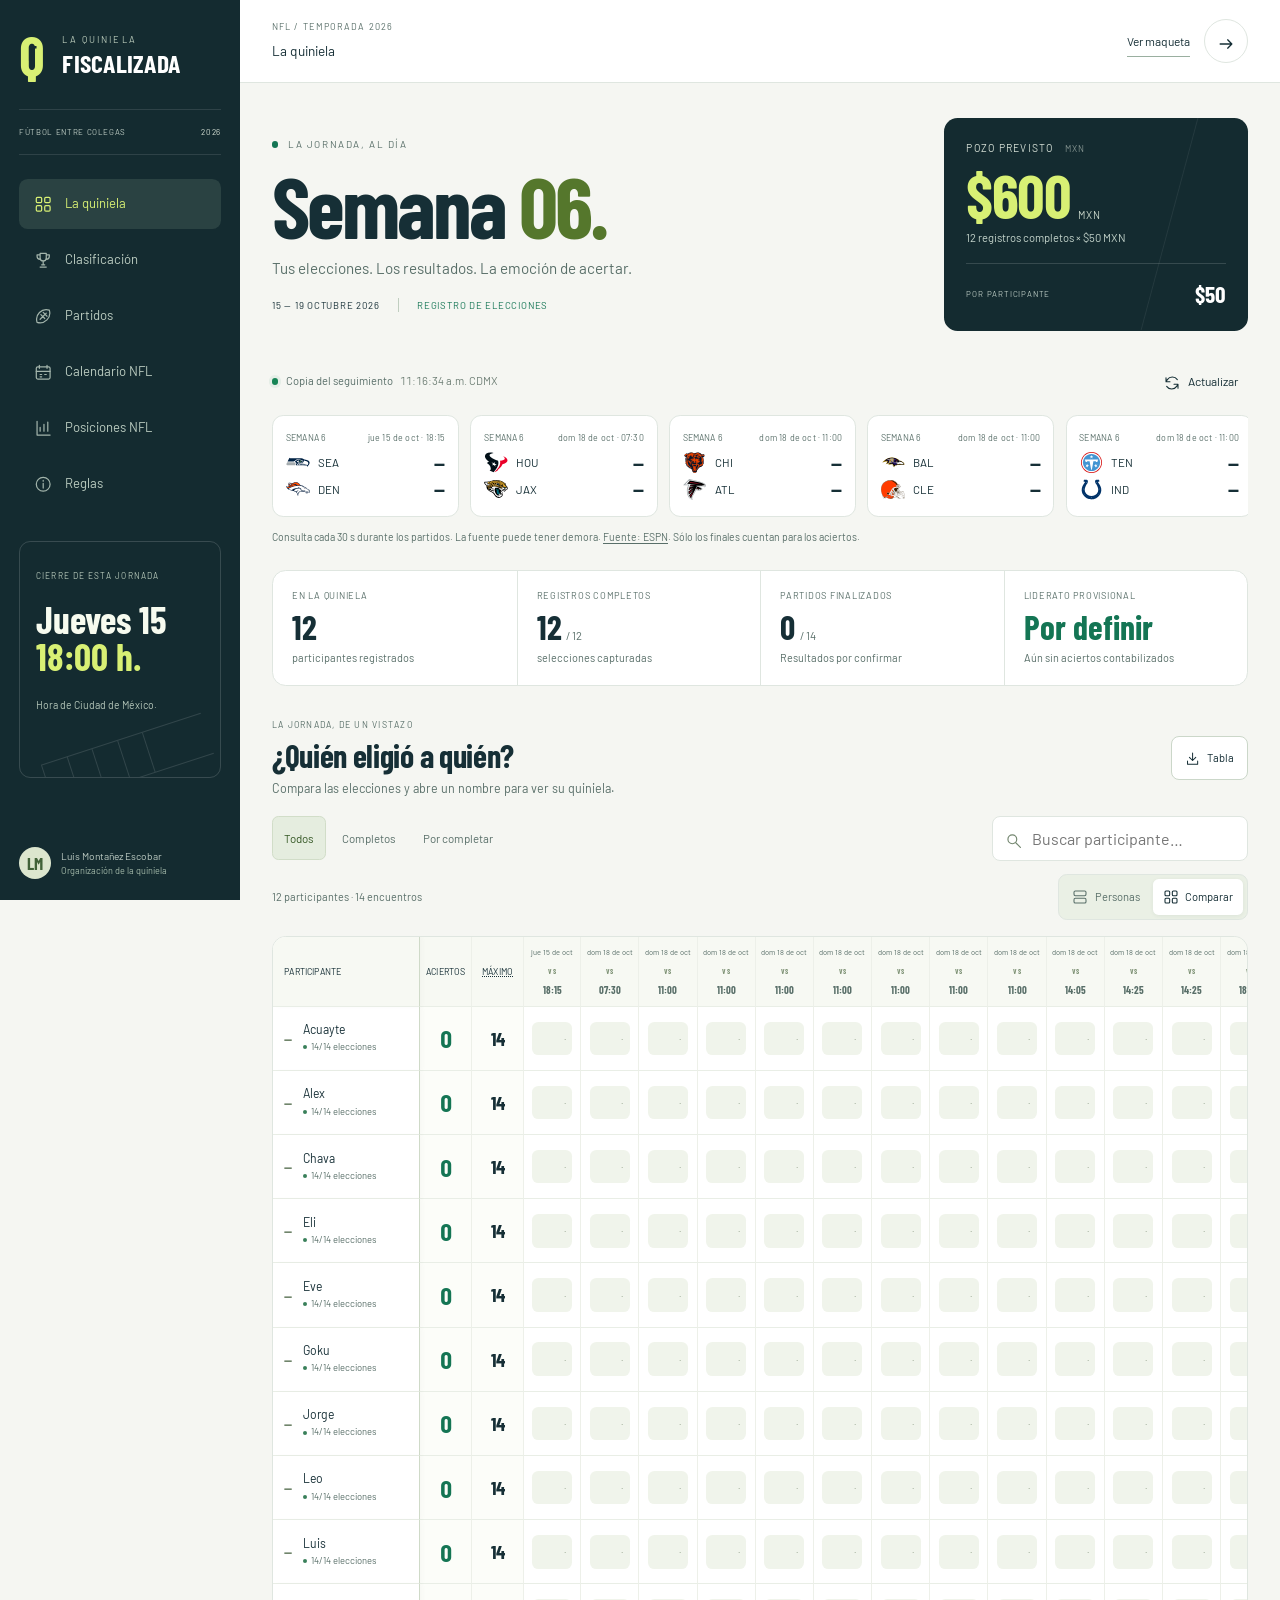
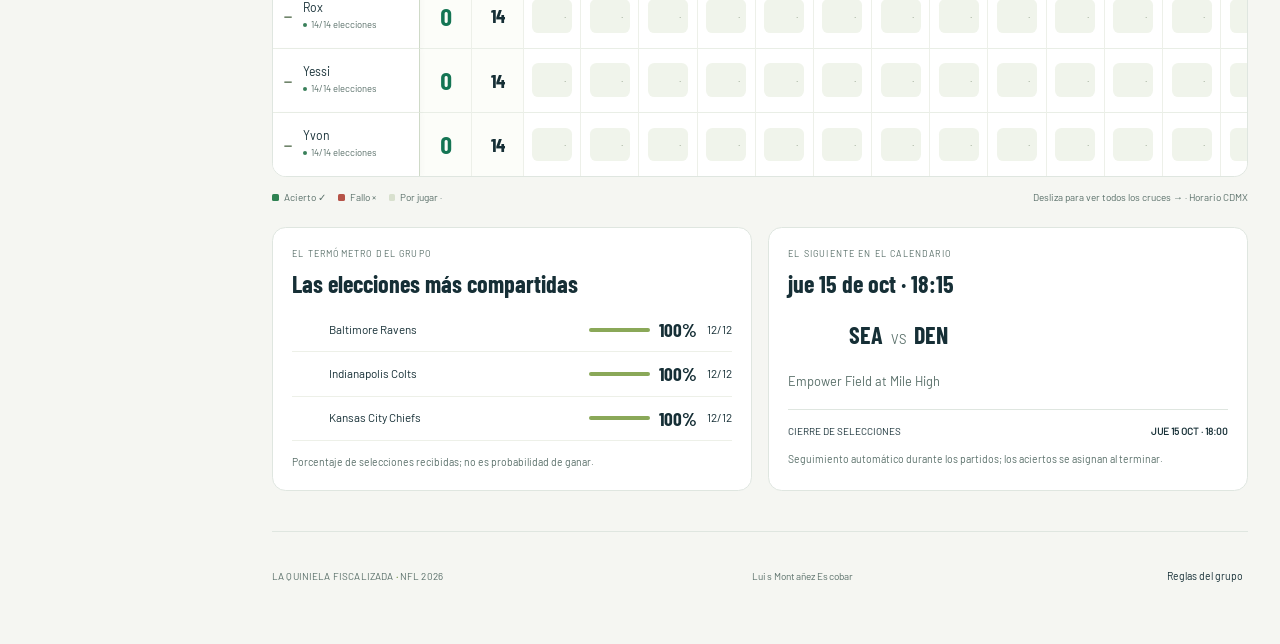
==== index.html @ 20418b92 "Agrupa el calendario por la fecha local de Ciudad de México" ====
<!doctype html>
<html lang="es">
<head>
  <meta charset="utf-8"><meta name="viewport" content="width=device-width, initial-scale=1">
  <meta name="author" content="Luis Montañez Escobar">
  <meta name="description" content="La Quiniela Fiscalizada: elecciones, marcadores, calendario y posiciones de la NFL.">
  <meta name="theme-color" content="#102a31"><title>LA QUINIELA FISCALIZADA · NFL 2026</title>
  <link rel="icon" href="assets/favicon.svg" type="image/svg+xml">
  <link rel="stylesheet" href="theme.css?v=20261015-2"><script type="module" src="app.mjs?v=20261015-3"></script>
</head>
<body>
  <a href="#content" class="skip">Ir al contenido</a>
  <aside class="sidebar">
    <a class="brand" href="./" aria-label="La Quiniela Fiscalizada, inicio"><span class="brand-mark" aria-hidden="true">Q<span>F</span></span><span><small>LA QUINIELA</small><strong>FISCALIZADA</strong></span></a>
    <div class="season-label">FÚTBOL ENTRE COLEGAS <b>2026</b></div>
    <nav aria-label="Navegación principal">
      <button data-view="board" class="nav active"><span data-icon="grid"></span><span>La quiniela</span></button>
      <button data-view="ranking" class="nav"><span data-icon="trophy"></span><span>Clasificación</span></button>
      <button data-view="games" class="nav"><span data-icon="ball"></span><span>Partidos</span></button>
      <button data-view="calendar" class="nav"><span data-icon="calendar"></span><span>Calendario NFL</span></button>
      <button data-view="standings" class="nav"><span data-icon="chart"></span><span>Posiciones NFL</span></button>
      <button data-view="rules" class="nav"><span data-icon="info"></span><span>Reglas</span></button>
    </nav>
    <div class="side-card"><span class="tiny">CIERRE DE ESTA JORNADA</span><p>Jueves 15<br><em>18:00 h.</em></p><span>Hora de Ciudad de México.</span><div class="field-lines" aria-hidden="true"><i></i><i></i><i></i><i></i><i></i></div></div>
    <div class="side-bottom"><span class="avatar">LM</span><div>Luis Montañez Escobar<small>Organización de la quiniela</small></div></div>
  </aside>
  <div class="shell">
    <header class="topbar"><a class="mobile-brand" href="./"><span>LA QUINIELA</span><b>FISCALIZADA</b></a><div class="desktop-breadcrumb"><span class="breadcrumb">NFL / TEMPORADA 2026</span><strong id="view-label">La quiniela</strong></div><div class="top-actions"><a id="mode-link" href="?vista=maqueta">Ver maqueta</a><button id="share" class="icon-button" aria-label="Copiar enlace"><span data-icon="arrow"></span></button></div></header>
    <main id="content" tabindex="-1">
      <div id="mode-banner" class="mode-banner" hidden></div>
      <section class="week-hero" aria-labelledby="page-title">
        <div class="hero-copy"><div class="eyebrow"><span class="accent-dot"></span> LA JORNADA, AL DÍA</div><h1 id="page-title">Semana <span>06.</span></h1><p>Tus elecciones. Los resultados. La emoción de acertar.</p><div class="hero-meta"><span>15 — 19 OCTUBRE 2026</span><span id="week-status">Preparando jornada</span></div></div>
        <div class="pot"><span class="pot-caption">POZO PREVISTO <span>MXN</span></span><div id="pot-amount" class="pot-amount">—</div><p id="pot-detail">Registros completos × $50 MXN</p><div class="pot-bottom"><span>POR PARTICIPANTE</span><strong>$50</strong></div></div>
      </section>
      <section class="scoreboard-section" aria-label="Marcadores de la jornada"><div class="scoreboard-heading"><div class="sync"><span id="sync-dot" class="sync-dot"></span><span id="sync-status">Consultando marcadores…</span><time id="sync-time"></time></div><button id="refresh" class="text-button"><span data-icon="refresh"></span><span>Actualizar</span></button></div><div id="scoreboard" class="scoreboard"><div class="loading">Cargando partidos</div></div><p id="sync-note" class="sync-note">Los aciertos se asignan únicamente al confirmarse el marcador final.</p></section>
      <div class="stats" id="stats"></div>
      <section id="workspace" aria-label="Contenido de la quiniela"><div class="loading">Preparando la jornada…</div></section>
      <footer class="page-footer"><span>LA QUINIELA FISCALIZADA <b>·</b> NFL 2026</span><span>Luis Montañez Escobar</span><button class="text-button" data-view="rules">Reglas del grupo</button></footer>
    </main>
  </div>
  <nav class="mobile-nav" aria-label="Navegación móvil"><button data-view="board"><span data-icon="grid"></span><span>Quiniela</span></button><button data-view="ranking"><span data-icon="trophy"></span><span>Ranking</span></button><button data-view="calendar"><span data-icon="calendar"></span><span>Calendario</span></button><button data-view="standings"><span data-icon="chart"></span><span>NFL</span></button><button data-view="games"><span data-icon="ball"></span><span>Partidos</span></button></nav>
  <dialog id="detail" aria-labelledby="detail-title"><div class="dialog-top"><span class="tiny">DETALLE DE PARTICIPANTE</span><button id="close-detail" class="icon-button" aria-label="Cerrar detalle">×</button></div><div id="detail-body"></div></dialog>
  <div id="toast" class="toast" role="status" hidden></div>
  <noscript><p class="noscript">Activa JavaScript para consultar las elecciones y la clasificación.</p></noscript>
</body></html>
---- theme.css ----
@font-face{font-family:Barlow;src:url('assets/fonts/Barlow-Regular.ttf');font-display:swap}
@font-face{font-family:Condensed;src:url('assets/fonts/BarlowCondensed-Bold.ttf');font-weight:700;font-display:swap}
:root{--ink:#162f36;--navy:#142b30;--paper:#f5f6f2;--white:#fff;--line:#dfe6e0;--muted:#596f69;--lime:#d8f074;--green:#147554;--red:#b43c3c;--orange:#9c5922;--sidebar:15rem;--radius:.85rem}
*{box-sizing:border-box}html{scroll-behavior:smooth}body{margin:0;background:var(--paper);font:1rem/1.5 Barlow,sans-serif;color:var(--ink);-webkit-font-smoothing:antialiased}button,input,select{font:inherit}button,a,input,select{touch-action:manipulation}button{cursor:pointer;color:inherit}button{border:0}a{color:inherit;text-decoration:none}h1,h2,h3,p{margin:0}img{object-fit:contain}svg{width:1.25rem;height:1.25rem;vertical-align:middle}button:focus-visible,a:focus-visible,input:focus-visible,select:focus-visible,[tabindex]:focus-visible{outline:3px solid #638b1b;outline-offset:4px}button:disabled{cursor:wait;opacity:.6}[hidden]{display:none!important}.skip{position:fixed;top:-5rem;left:1rem;background:var(--lime);padding:1rem;z-index:60}.skip:focus{top:1rem}.sr-only{position:absolute;overflow:hidden;width:1px;height:1px;clip:rect(0,0,0,0)}.sidebar{display:none}.shell{min-width:0}.topbar{height:4.6rem;display:flex;align-items:center;justify-content:space-between;gap:1rem;padding:0 1.15rem;background:var(--white);border-bottom:1px solid var(--line)}.mobile-brand{line-height:1.1}.mobile-brand span{display:block;font-size:.57rem;letter-spacing:.23rem;font-weight:bold}.mobile-brand b{display:block;font:700 1.55rem Condensed;letter-spacing:.02em}.desktop-breadcrumb{display:none}.top-actions{display:flex;align-items:center;gap:.85rem;font-size:.75rem}.top-actions a{border-bottom:1px solid #9aafa0;padding:.4rem 0}.icon-button{height:2.75rem;width:2.75rem;border:1px solid var(--line);background:var(--white);border-radius:50%;display:inline-flex;align-items:center;justify-content:center;font-size:1.6rem}.icon-button:hover{background:#eef3e8}main{padding:1.25rem 1rem 1rem;max-width:112rem;margin:auto;min-width:0}.mode-banner{background:#fff1d4;border:1px solid #e9d3a6;padding:.75rem 1rem;margin-bottom:1.25rem;border-radius:.6rem;font-size:.8rem;color:#73511f}.mode-banner b{display:block;font-size:.62rem;letter-spacing:.1em;margin-bottom:.25rem}.week-hero{display:grid;gap:1.5rem;margin:.4rem 0 1.5rem}.eyebrow{display:flex;align-items:center;gap:.6rem;font-size:.62rem;letter-spacing:.16em;color:var(--muted)}.accent-dot{width:.4rem;height:.4rem;background:var(--green);border-radius:50%}h1{font:700 clamp(3.7rem,7vw,5.4rem)/.98 Condensed;margin:.7rem 0 .6rem;letter-spacing:-.035em}h1 span{color:#55772c}.hero-copy>p{font-size:.95rem;color:var(--muted);max-width:28rem}.hero-meta{display:flex;align-items:center;gap:.8rem;margin-top:1.1rem;font-size:.56rem;letter-spacing:.08em;flex-wrap:wrap}.hero-meta>span+span{border-left:1px solid #c0cec0;padding-left:.8rem;color:var(--green)}.pot{position:relative;background:var(--navy);color:var(--white);padding:1.05rem 1.25rem;border-radius:var(--radius);overflow:hidden}.pot:after{content:'';position:absolute;inset:0 0 0 74%;border-left:1px solid #ffffff12;transform:skew(-15deg);pointer-events:none}.pot-caption{display:flex;align-items:center;gap:.7rem;font-size:.65rem;letter-spacing:.12em;color:#d5dfd5}.pot-caption>span{opacity:.6;font-size:.55rem}.pot-amount{font:700 3.4rem/1.1 Condensed;color:var(--lime);margin:.35rem 0 .1rem;letter-spacing:-.025em}.pot-amount small{font: .65rem Barlow;margin-left:.5rem;color:#cedbce;letter-spacing:.1em}.pot>p{font-size:.7rem;color:#c4d4cb;max-width:65%}.pot-bottom{position:absolute;top:2.6rem;right:1.2rem;border-left:1px solid #ffffff26;padding-left:.9rem}.pot-bottom>span{font-size:.5rem;letter-spacing:.1em;display:block;max-width:5rem;color:#becdc5}.pot-bottom strong{font:700 1.8rem Condensed;display:block;margin-top:.3rem}.scoreboard-section{margin-bottom:1.5rem;min-width:0}.scoreboard-heading{display:flex;justify-content:space-between;gap:.7rem;align-items:center;margin-bottom:.7rem}.sync{display:flex;align-items:center;gap:.45rem;flex-wrap:wrap;min-width:0;font-size:.7rem;color:var(--muted)}.sync-dot{width:.4rem;height:.4rem;border-radius:50%;background:#98a69d;flex-shrink:0}.sync-dot.ok{background:#168455;box-shadow:0 0 0 3px #16845512}.sync-dot.stale{background:#a06a26}.sync time{font-variant-numeric:tabular-nums;color:#708077}.text-button{display:inline-flex;align-items:center;justify-content:center;gap:.5rem;min-height:2.75rem;background:transparent;padding:.4rem .6rem;color:var(--ink);font-size:.75rem;white-space:nowrap}.text-button svg{width:1rem;height:1rem}.scoreboard{display:flex;gap:.55rem;overflow-x:auto;scroll-snap-type:x proximity;scrollbar-width:thin;scrollbar-color:#bdcdbb transparent;padding-bottom:.4rem;min-width:0}.ticker-card{flex:0 0 10.4rem;scroll-snap-align:start;background:var(--white);border:1px solid var(--line);border-radius:.7rem;padding:.65rem .8rem;text-align:left;min-height:6.4rem}.ticker-card.live{border-color:#447c52;box-shadow:inset 0 3px #6ba443}.ticker-meta{display:flex;justify-content:space-between;align-items:center;gap:.4rem;font-size:.55rem;letter-spacing:.02em;color:var(--muted);margin-bottom:.45rem}.ticker-team{display:flex;align-items:center;gap:.5rem;font-size:.72rem;margin-top:.3rem}.ticker-team img{width:1.5rem;height:1.35rem}.ticker-team b{font-weight:400;flex:1}.ticker-team strong{font:700 1.15rem Condensed;font-variant-numeric:tabular-nums}.ticker-team.loser{opacity:.48}.sync-note{font-size:.65rem;line-height:1.6;color:var(--muted);margin-top:.35rem}.sync-note a{text-decoration:underline;text-underline-offset:2px}.stats{display:grid;grid-template-columns:repeat(2,minmax(0,1fr));background:var(--white);border:1px solid var(--line);border-radius:var(--radius);margin-bottom:1.8rem;overflow:hidden}.stat{padding:1rem;min-width:0}.stat:nth-child(even){border-left:1px solid var(--line)}.stat:nth-child(n+3){border-top:1px solid var(--line)}.stat-label{font-size:.55rem;letter-spacing:.08em;color:var(--muted);display:block}.stat-value{font:700 1.85rem/1.2 Condensed;display:block;margin-top:.25rem;white-space:nowrap;overflow:hidden;text-overflow:ellipsis}.stat-value.green{color:var(--green)}.stat-value small{font:.7rem Barlow;color:var(--muted);margin-left:.3rem}.stat-desc{display:block;font-size:.66rem;color:var(--muted);margin-top:.2rem}.section-heading{display:flex;align-items:center;justify-content:space-between;gap:.8rem;margin-bottom:1.1rem}.section-kicker{display:block;font-size:.55rem;letter-spacing:.14em;color:var(--muted);margin-bottom:.45rem}.section-heading h2{font:700 1.8rem/1.05 Condensed;letter-spacing:-.01em}.section-heading p{font-size:.78rem;line-height:1.6;color:var(--muted);margin-top:.4rem}.outline-button{display:inline-flex;align-items:center;justify-content:center;gap:.45rem;min-height:2.75rem;background:var(--white);border:1px solid #cbd7c9;border-radius:.5rem;padding:.5rem .8rem;font-size:.7rem;white-space:nowrap}.outline-button svg{width:.95rem;height:.95rem}.outline-button:hover{background:#eaf2de}.toolbar{display:flex;flex-wrap:wrap;align-items:center;justify-content:space-between;gap:.7rem;margin-bottom:.8rem}.filters{display:flex;align-items:center;gap:.2rem;flex-wrap:wrap}.filter{background:transparent;padding:.55rem .7rem;font-size:.72rem;color:var(--muted);min-height:2.75rem;border-radius:.4rem;border:1px solid transparent}.filter:hover{background:#eaf0e3}.filter.active{background:#e5eddf;border-color:#d1ddc8;color:#355825}.search{position:relative;width:100%;display:block}.search>span:first-child{position:absolute;top:.7rem;left:.8rem;color:#73866f}.search svg{width:1.1rem;height:1.1rem}.search input{width:100%;height:2.8rem;border:1px solid var(--line);border-radius:.5rem;background:var(--white);padding:.6rem .8rem .6rem 2.45rem;font-size:1rem;color:var(--ink)}.layout-switch{display:flex;gap:.25rem;padding:.25rem;border:1px solid var(--line);border-radius:.55rem;background:#eaf0e5}.layout-switch button{display:flex;align-items:center;justify-content:center;gap:.4rem;min-height:2.3rem;padding:.4rem .6rem;font-size:.7rem;background:transparent;border-radius:.35rem;color:var(--muted)}.layout-switch button.active{background:var(--white);box-shadow:0 1px 4px #142b3010;color:var(--ink)}.layout-switch svg{width:1rem;height:1rem}.board-layout-controls{display:flex;align-items:center;justify-content:space-between;gap:1rem;margin-bottom:1rem}.board-layout-controls>span{font-size:.68rem;color:var(--muted)}.participant-grid{display:grid;gap:.8rem}.participant-card{border:1px solid var(--line);border-radius:var(--radius);padding:1rem;background:var(--white);text-align:left;width:100%;color:var(--ink);transition:border-color .18s,box-shadow .18s}.participant-card:hover{border-color:#95ad7f;box-shadow:0 4px 16px #213b2807}.participant-card-top{display:flex;align-items:center;gap:.7rem}.avatar{width:2.3rem;height:2.3rem;flex-shrink:0;display:inline-flex;align-items:center;justify-content:center;border-radius:50%;background:#e8eddf;font:700 1.05rem Condensed;color:#466236}.participant-card-name{flex:1;min-width:0}.participant-card-name strong{font-size:1rem;font-weight:400;display:block;overflow-wrap:anywhere}.participant-card-name small{font-size:.68rem;color:var(--muted);display:block;margin-top:.1rem}.participant-score{display:flex;align-items:baseline;gap:.25rem;font:700 1.9rem Condensed;color:var(--green)}.participant-score small{font:.6rem Barlow;color:var(--muted)}.participant-picks{display:grid;grid-template-columns:repeat(7,minmax(0,1fr));gap:.4rem;margin-top:1rem;padding-top:.9rem;border-top:1px solid #edf0e9}.participant-picks .pick{width:100%;min-height:2rem;gap:.15rem}.participant-picks .pick img{width:1.4rem;height:1.4rem}.participant-card-foot{display:flex;align-items:center;justify-content:space-between;gap:.5rem;margin-top:.9rem;font-size:.65rem;color:var(--muted)}.participant-card-foot svg{width:1rem;height:1rem}.matrix-wrap{width:100%;overflow:auto;border:1px solid var(--line);border-radius:var(--radius);background:var(--white);scrollbar-width:thin;scrollbar-color:#acc19f #f3f6ee;isolation:isolate}.matrix{border-spacing:0;width:100%;font-size:.72rem;white-space:nowrap}.matrix th,.matrix td{padding:.6rem .35rem;text-align:center;border-right:1px solid #edf0e9;border-bottom:1px solid #e9eee6;height:3.7rem}.matrix thead th{background:#f7f9f3;font-weight:400;font-size:.56rem;letter-spacing:.02em}.matrix .person-col{position:sticky;left:0;z-index:3;background:var(--white);min-width:8.7rem;max-width:8.7rem;text-align:left;border-right:1px solid #cfdac8;padding-left:.7rem;box-shadow:3px 0 4px #12301805}.matrix thead .person-col{background:#f7f9f3;z-index:4}.table-person{display:flex;align-items:center;gap:.5rem;background:transparent;text-align:left;padding:.35rem 0;min-height:2.75rem;max-width:100%}.table-person .avatar{display:none}.position{width:.7rem;font:700 .85rem Condensed;color:#70856b;flex-shrink:0}.person-name{white-space:normal;font-size:.76rem;line-height:1.3;overflow-wrap:anywhere;display:block}.person-sub{display:flex;align-items:center;gap:.25rem;font-size:.59rem;color:var(--muted);margin-top:.15rem}.person-sub i{width:.25rem;height:.25rem;border-radius:50%;background:#a9baa0}.person-sub.complete i{background:#39805a}.score-col{min-width:3.25rem;background:#fcfdf9}.score-number{font:700 1.55rem Condensed;color:var(--green);font-variant-numeric:tabular-nums}.score-max{font:700 1.2rem Condensed}.game-head{min-width:3.55rem}.game-head time{display:block;font-size:.47rem;letter-spacing:0;color:var(--muted);margin-bottom:.25rem}.head-teams{display:flex;align-items:center;justify-content:center;gap:.12rem}.head-teams img{width:1.05rem;height:1.05rem}.head-teams b{font:700 .45rem Condensed;color:#7d9174}.game-result{display:block;font:700 .66rem Condensed;margin-top:.25rem;color:var(--muted);letter-spacing:0}.game-result.live{color:#386627}.pick{display:flex;align-items:center;justify-content:center;gap:.15rem;width:2.5rem;min-height:2.1rem;margin:auto;border-radius:.4rem;background:#f0f4eb;color:#83947b}.pick img{width:1.4rem;height:1.4rem}.pick-symbol{font-size:.7rem}.pick.hit{background:#e0f0e1;color:#147344}.pick.miss{background:#f8e5e2;color:var(--red)}.pick.miss img{filter:grayscale(1);opacity:.48}.pick.tie{background:#fff0cc;color:#8d6023}.pick.empty{background:none;color:#91a187}.matrix tbody tr:hover td{background-color:#f8fbf2}.matrix tbody tr:hover .person-col{background:#eff5e8}.matrix tr:last-child td{border-bottom:0}.table-note{display:flex;flex-wrap:wrap;justify-content:space-between;gap:.6rem;margin-top:.8rem;font-size:.62rem;color:var(--muted)}.legend{display:flex;gap:.8rem;flex-wrap:wrap}.legend span{display:flex;gap:.3rem;align-items:center}.legend i{display:inline-block;width:.42rem;height:.42rem;border-radius:.1rem;background:#d8e0ce}.legend .hit{background:#2f8252}.legend .miss{background:#b65348}.below-board{display:grid;gap:1rem;margin-top:1.4rem}.note-card{padding:1.2rem;border:1px solid var(--line);border-radius:var(--radius);background:var(--white)}.tiny{font-size:.56rem;letter-spacing:.13em;color:var(--muted)}.note-card .tiny{display:block;margin-bottom:.6rem}.note-card h3{font:700 1.5rem/1.15 Condensed;margin-bottom:.65rem}.note-card p{font-size:.8rem;line-height:1.7;color:var(--muted)}.note-foot{font-size:.65rem!important;margin-top:.8rem!important}.consensus-row{display:flex;align-items:center;gap:.6rem;font-size:.73rem;padding:.6rem 0;border-bottom:1px solid #edf0e8}.consensus-row img{width:1.7rem;height:1.5rem}.consensus-row b{font-weight:400;flex:1}.consensus-row strong{font:700 1.2rem Condensed}.mini-progress{height:.25rem;width:3.8rem;background:#e8eddf;overflow:hidden;border-radius:1rem}.mini-progress i{display:block;height:100%;background:#8aa858}.next-game{display:flex;align-items:center;gap:1rem;margin:1rem 0}.next-game img{width:2.8rem;height:2.6rem}.next-game span{font:700 1.5rem Condensed}.next-game b{font:.8rem Barlow;color:var(--muted);margin:0 .5rem}.next-line{display:flex;align-items:center;justify-content:space-between;gap:.6rem;border-top:1px solid var(--line);margin-top:1rem;padding-top:.85rem;font-size:.62rem}.next-detail{font-size:.72rem;color:var(--muted)}.ranking-list{border:1px solid var(--line);background:var(--white);border-radius:var(--radius);overflow:hidden}.rank-row{display:flex;align-items:center;gap:.75rem;padding:1rem;border-bottom:1px solid var(--line)}.rank-row:last-child{border-bottom:0}.rank-row.top{background:#eef4e2}.rank-num{width:1.2rem;font:700 1.5rem Condensed;color:#6c855d}.rank-person{display:flex;align-items:center;gap:.7rem;min-height:2.75rem;min-width:0;flex:1;padding:0;background:none;text-align:left}.rank-person strong{font-size:.95rem;font-weight:400;display:block}.rank-person small{font-size:.65rem;color:var(--muted);display:block;margin-top:.2rem}.rank-total{font:700 2rem Condensed;color:var(--green);min-width:3.4rem;text-align:right}.rank-total small{font:.55rem Barlow;display:block;color:var(--muted)}.rank-progress{display:none}.progress{height:.3rem;border-radius:1rem;overflow:hidden;background:#e8efdf;display:flex}.progress .hit{background:#4b8857}.progress .miss{background:#c58072}.progress .pending{background:#cedac0}.rank-progress small{font-size:.65rem;display:block;color:var(--muted);margin-top:.4rem}.games-grid{display:grid;gap:1rem}.game-card{padding:1.15rem;background:var(--white);border:1px solid var(--line);border-radius:var(--radius);min-width:0}.game-card.live-card{border-top:3px solid #699247}.game-card-head{display:flex;align-items:center;justify-content:space-between;gap:.5rem;font-size:.65rem;color:var(--muted)}.status-tag{font-size:.55rem;letter-spacing:.06em}.status-tag.live,.status-tag.final{color:var(--green)}.game-team{display:flex;align-items:center;gap:.8rem;margin-top:1rem}.game-team img{width:2.3rem;height:2.2rem}.game-team strong{font:700 1.65rem Condensed;flex:1}.game-team .points{font:700 1.8rem Condensed;font-variant-numeric:tabular-nums}.game-team.loser{opacity:.45}.game-vote{margin-top:1.2rem;border-top:1px solid var(--line);padding-top:.8rem}.vote-text{display:flex;justify-content:space-between;gap:.6rem;font-size:.62rem;color:var(--muted)}.vote-bar{height:.25rem;display:flex;gap:.12rem;overflow:hidden;border-radius:1rem;background:#e4ebdc;margin-top:.6rem}.vote-bar i{background:#82a25b}.vote-bar i+i{background:#355e54}.game-venue{font-size:.65rem;color:var(--muted);margin-top:.9rem;line-height:1.5}.rules-grid{display:grid;gap:1rem}.rule{padding:1.4rem;background:var(--white);border:1px solid var(--line);border-radius:var(--radius)}.rule-number{font:700 2rem Condensed;color:#6b8d3d}.rule h3{font:700 1.6rem Condensed;margin:.6rem 0}.rule p{font-size:.9rem;line-height:1.8;color:var(--muted)}.page-footer{display:flex;justify-content:space-between;gap:.8rem;border-top:1px solid var(--line);margin-top:2.5rem;padding:1.4rem 0 6.5rem;font-size:.53rem;letter-spacing:.015em;color:var(--muted)}.page-footer b{color:#6b8d3d}.mobile-nav{position:fixed;left:0;right:0;bottom:0;display:grid;grid-template-columns:repeat(5,minmax(0,1fr));background:#fffffffa;border-top:1px solid var(--line);padding:.4rem .4rem calc(.4rem + env(safe-area-inset-bottom));z-index:30;box-shadow:0 -6px 25px #132b3005}.mobile-nav button{display:flex;flex-direction:column;align-items:center;justify-content:center;gap:.2rem;min-height:3.2rem;background:none;border-radius:.6rem;font-size:.6rem;color:#60745a}.mobile-nav button>span[data-icon]{line-height:1}.mobile-nav button.active{background:#edf3e0;color:#2e5424}.mobile-nav svg{width:1.3rem;height:1.3rem}dialog{border:0;background:var(--white);color:var(--ink);border-radius:1.1rem;padding:1.25rem;width:min(42rem,calc(100% - 1.3rem));max-height:88dvh;box-shadow:0 2rem 7rem #102a3155}dialog::backdrop{background:#102a31ae;backdrop-filter:blur(3px)}.dialog-top{display:flex;align-items:center;justify-content:space-between}.detail-title{font:700 2.25rem/1.1 Condensed;margin:1rem 0 .5rem}.detail-meta{font-size:.8rem;color:var(--muted)}.detail-stats{display:flex;justify-content:space-between;gap:1rem;border-block:1px solid var(--line);padding:1rem 0;margin:1.3rem 0}.detail-stats strong{font:700 2rem Condensed}.detail-stats span{font-size:.58rem;letter-spacing:.04em;color:var(--muted);display:block}.detail-game{display:flex;align-items:center;gap:.7rem;padding:.9rem 0;border-bottom:1px solid #e8eee2}.detail-game>img{width:2rem;height:1.8rem}.detail-game>div{flex:1}.detail-game strong{display:block;font-size:.8rem;font-weight:400}.detail-game small{font-size:.63rem;color:var(--muted)}.detail-state{font-size:.68rem;white-space:nowrap}.detail-state.hit{color:var(--green)}.detail-state.miss{color:var(--red)}.detail-state.pending{color:var(--muted)}.toast{position:fixed;bottom:6rem;left:50%;transform:translateX(-50%);padding:.9rem 1.4rem;border-radius:.6rem;background:var(--navy);color:var(--white);font-size:.85rem;z-index:60;max-width:calc(100% - 2rem);text-align:center}.loading,.empty{padding:2rem 1rem;color:var(--muted);font-size:.85rem;text-align:center}.calendar-controls{display:grid;grid-template-columns:1fr 1fr;gap:.65rem;margin-bottom:1rem}.calendar-controls label{font-size:.65rem;color:var(--muted);display:grid;gap:.3rem}.calendar-controls select{min-width:0;width:100%;height:2.8rem;border:1px solid #cbd7c8;border-radius:.5rem;background:var(--white);padding:0 .65rem;color:var(--ink);font-size:.85rem}.calendar-summary{font-size:.78rem;color:var(--muted);margin-bottom:1rem}.day-heading{font:700 1.35rem Condensed;margin:1.6rem 0 .8rem}.standings-group{border:1px solid var(--line);border-radius:var(--radius);background:var(--white);overflow:hidden;margin-bottom:1rem;min-width:0}.standings-group h3{font:700 1.35rem Condensed;padding:1rem 1rem .75rem;border-bottom:1px solid var(--line)}.standings-table{width:100%;border-collapse:collapse;font-size:.75rem}.standings-table th{font-size:.55rem;color:var(--muted);font-weight:400;background:#f7f9f3;padding:.7rem .5rem;text-align:center}.standings-table td{padding:.8rem .5rem;text-align:center;border-bottom:1px solid #edf0e9;font-variant-numeric:tabular-nums}.standings-table tr:last-child td{border:0}.standings-table td:first-child,.standings-table th:first-child{text-align:left;padding-left:1rem}.standing-team{display:flex;align-items:center;gap:.6rem}.standing-team img{width:1.6rem;height:1.5rem}.standing-team strong{font-weight:400}.standings-groups{display:grid;gap:1rem}.standings-table .optional-stat{display:none}.schedule-legend{font-size:.72rem;color:var(--muted);line-height:1.7;margin-top:1.2rem}.live-badge{font-size:.56rem;letter-spacing:.05em;display:inline-flex;align-items:center;gap:.3rem;color:var(--green)}.live-badge:before{content:'';width:.3rem;height:.3rem;border-radius:50%;background:currentColor}
@media(min-width:40rem){main{padding:1.8rem 1.6rem 1rem}.topbar{padding-inline:1.6rem}.week-hero{grid-template-columns:minmax(0,1fr) 17rem;align-items:center;gap:1.5rem}.pot{padding:1.4rem}.pot-bottom{position:static;display:flex;justify-content:space-between;align-items:center;border-left:0;border-top:1px solid #ffffff25;padding:1rem 0 0;margin-top:1rem}.pot-bottom>span{max-width:none}.pot-bottom strong{font-size:1.45rem;margin:0}.pot>p{max-width:none}.stats{grid-template-columns:repeat(4,minmax(0,1fr))}.stat+.stat{border-left:1px solid var(--line)}.stat:nth-child(n+3){border-top:0}.stat-value{font-size:1.9rem}.stat-desc{font-size:.65rem}.participant-grid{grid-template-columns:repeat(2,minmax(0,1fr))}.below-board,.rules-grid{grid-template-columns:repeat(2,minmax(0,1fr))}.games-grid{grid-template-columns:repeat(2,minmax(0,1fr))}.search{max-width:16rem}.section-heading h2{font-size:2rem}.calendar-controls{grid-template-columns:repeat(3,minmax(0,1fr))}.standings-groups{grid-template-columns:repeat(2,minmax(0,1fr))}.rank-row{padding:1.15rem 1.4rem}.rank-progress{display:block;width:9rem}.page-footer{font-size:.62rem}.matrix .person-col{min-width:10rem;max-width:10rem}.table-person .avatar{display:inline-flex;width:1.65rem;height:1.65rem;font-size:.75rem}.person-name{font-size:.8rem}}
@media(min-width:68.75rem){.sidebar{display:flex;flex-direction:column;position:fixed;inset:0 auto 0 0;width:var(--sidebar);padding:2rem 1.2rem 1.3rem;background:var(--navy);color:#c2d0c7;z-index:20}.shell{margin-left:var(--sidebar)}.brand{display:flex;align-items:center;gap:.7rem;color:var(--white)}.brand>span:last-child{display:block;line-height:1}.brand small{display:block;font-size:.58rem;letter-spacing:.23em;color:#b9caba;margin-bottom:.45rem}.brand strong{display:block;font:700 1.6rem/.9 Condensed;letter-spacing:.01em}.brand-mark{font:700 3.5rem/.8 Condensed;color:var(--lime);position:relative;width:2rem;flex-shrink:0}.brand-mark>span{position:absolute;left:.54rem;top:.67rem;font-size:1.3rem;line-height:1;color:var(--navy)}.season-label{display:flex;justify-content:space-between;gap:.6rem;font-size:.5rem;letter-spacing:.08em;border-block:1px solid #ffffff1c;padding:1rem 0;margin-top:2rem}.season-label b{font-weight:400;color:#d9e4d8}.sidebar nav{display:grid;gap:.35rem;margin-top:1.5rem}.nav{display:flex;align-items:center;gap:.8rem;min-height:3.15rem;padding:.7rem .9rem;background:none;color:#bccdc1;text-align:left;border-radius:.55rem;font-size:.82rem}.nav>span[data-icon]{display:block;line-height:1}.nav svg{width:1.15rem;height:1.15rem;opacity:.85}.nav:hover{background:#ffffff09}.nav.active{background:#2a4242;color:var(--lime)}.nav.active svg{opacity:1}.side-card{margin-top:2rem;padding:1.2rem 1rem;border:1px solid #ffffff27;border-radius:.7rem;overflow:hidden}.side-card .tiny{font-size:.52rem;color:#b6c8b9}.side-card p{font:700 2.35rem/.98 Condensed;margin:1rem 0;color:#f7fbef}.side-card em{font-style:normal;color:var(--lime)}.side-card>span:last-of-type{font-size:.65rem;color:#b4c6b9}.field-lines{display:flex;gap:1.6rem;height:2.7rem;border-block:1px solid #ffffff20;transform:rotate(-18deg) translateY(1.5rem)}.field-lines i{height:100%;border-left:1px solid #ffffff20}.side-bottom{display:flex;align-items:center;gap:.6rem;margin-top:auto;padding-top:1.5rem;font-size:.63rem;line-height:1.5}.side-bottom .avatar{width:2rem;height:2rem;background:#dce6ce;color:#416238}.side-bottom small{display:block;font-size:.57rem;color:#a4baaa}.mobile-brand,.mobile-nav{display:none}.desktop-breadcrumb{display:block}.breadcrumb{font-size:.57rem;letter-spacing:.12em;color:var(--muted);display:block;margin-bottom:.25rem}.desktop-breadcrumb strong{font-weight:400;font-size:.85rem}.topbar{height:5.2rem;padding-inline:2rem}main{padding:1.8rem 2rem 1rem}.week-hero{grid-template-columns:minmax(0,1fr) 19rem;gap:2rem;margin-bottom:1.8rem}.hero-meta{font-size:.6rem;gap:1.15rem}.hero-meta>span+span{padding-left:1.15rem}.pot-amount{font-size:3.8rem}.scoreboard{gap:.7rem}.ticker-card{flex-basis:11.7rem}.stat{padding:1.15rem 1.2rem}.stat-label{font-size:.58rem}.stat-value{font-size:2.1rem}.stat-desc{font-size:.68rem}.stats{margin-bottom:2rem}.participant-grid{grid-template-columns:repeat(3,minmax(0,1fr))}.page-footer{padding-bottom:1.8rem}.toast{bottom:1.5rem}.games-grid{grid-template-columns:repeat(3,minmax(0,1fr))}.mode-banner{display:flex;gap:.8rem;align-items:center}.mode-banner b{margin:0;white-space:nowrap}.matrix .person-col{min-width:9.2rem;max-width:9.2rem}.table-person .avatar{display:none}.person-name{font-size:.76rem}.rank-progress{width:12rem}}
@media(min-width:85rem){:root{--sidebar:14rem}main{padding-inline:1.8rem}.topbar{padding-inline:1.8rem}.score-col{min-width:3rem}.game-head{min-width:3.4rem}.matrix th,.matrix td{padding-inline:.3rem}.matrix .person-col{min-width:9.1rem;max-width:9.1rem}.rank-progress{width:14rem}}
@media(min-width:100rem){:root{--sidebar:15rem}.topbar,main{padding-inline:2.5rem}.game-head{min-width:4.1rem}.matrix .person-col{min-width:13rem;max-width:13rem}.table-person .avatar{display:inline-flex}.person-name{font-size:.9rem}.head-teams img{width:1.35rem;height:1.35rem}.pick{width:3rem}.pick img{width:1.75rem;height:1.6rem}.matrix th,.matrix td{height:4.1rem}.game-head time{font-size:.55rem}.game-result{font-size:.75rem}.stat-value{font-size:2.4rem}.games-grid{grid-template-columns:repeat(4,minmax(0,1fr))}.standings-table .optional-stat{display:table-cell}}
@media(prefers-reduced-motion:reduce){html{scroll-behavior:auto}*,*:before,*:after{animation:none!important;transition:none!important}}
@media print{.sidebar,.mobile-nav,.topbar,.scoreboard-section,.toolbar,.layout-switch,.outline-button{display:none!important}.shell{margin:0}body{background:white}.matrix-wrap{overflow:visible}.page-footer{padding-bottom:0}.participant-card{break-inside:avoid}.week-hero{grid-template-columns:1fr 18rem}}

body[data-route="calendar"] .week-hero,body[data-route="calendar"] .stats,body[data-route="calendar"] .scoreboard-section,body[data-route="standings"] .week-hero,body[data-route="standings"] .stats,body[data-route="standings"] .scoreboard-section,body[data-route="rules"] .week-hero,body[data-route="rules"] .stats,body[data-route="rules"] .scoreboard-section{display:none}
.page-footer{align-items:center;flex-wrap:wrap}.page-footer .text-button{font-size:.65rem;padding:.3rem}.board-layout-controls{flex-wrap:wrap}

/* El contenedor delimita la pintura y el anclaje de las celdas fijas al desplazar la tabla. */
.matrix-wrap{position:relative}
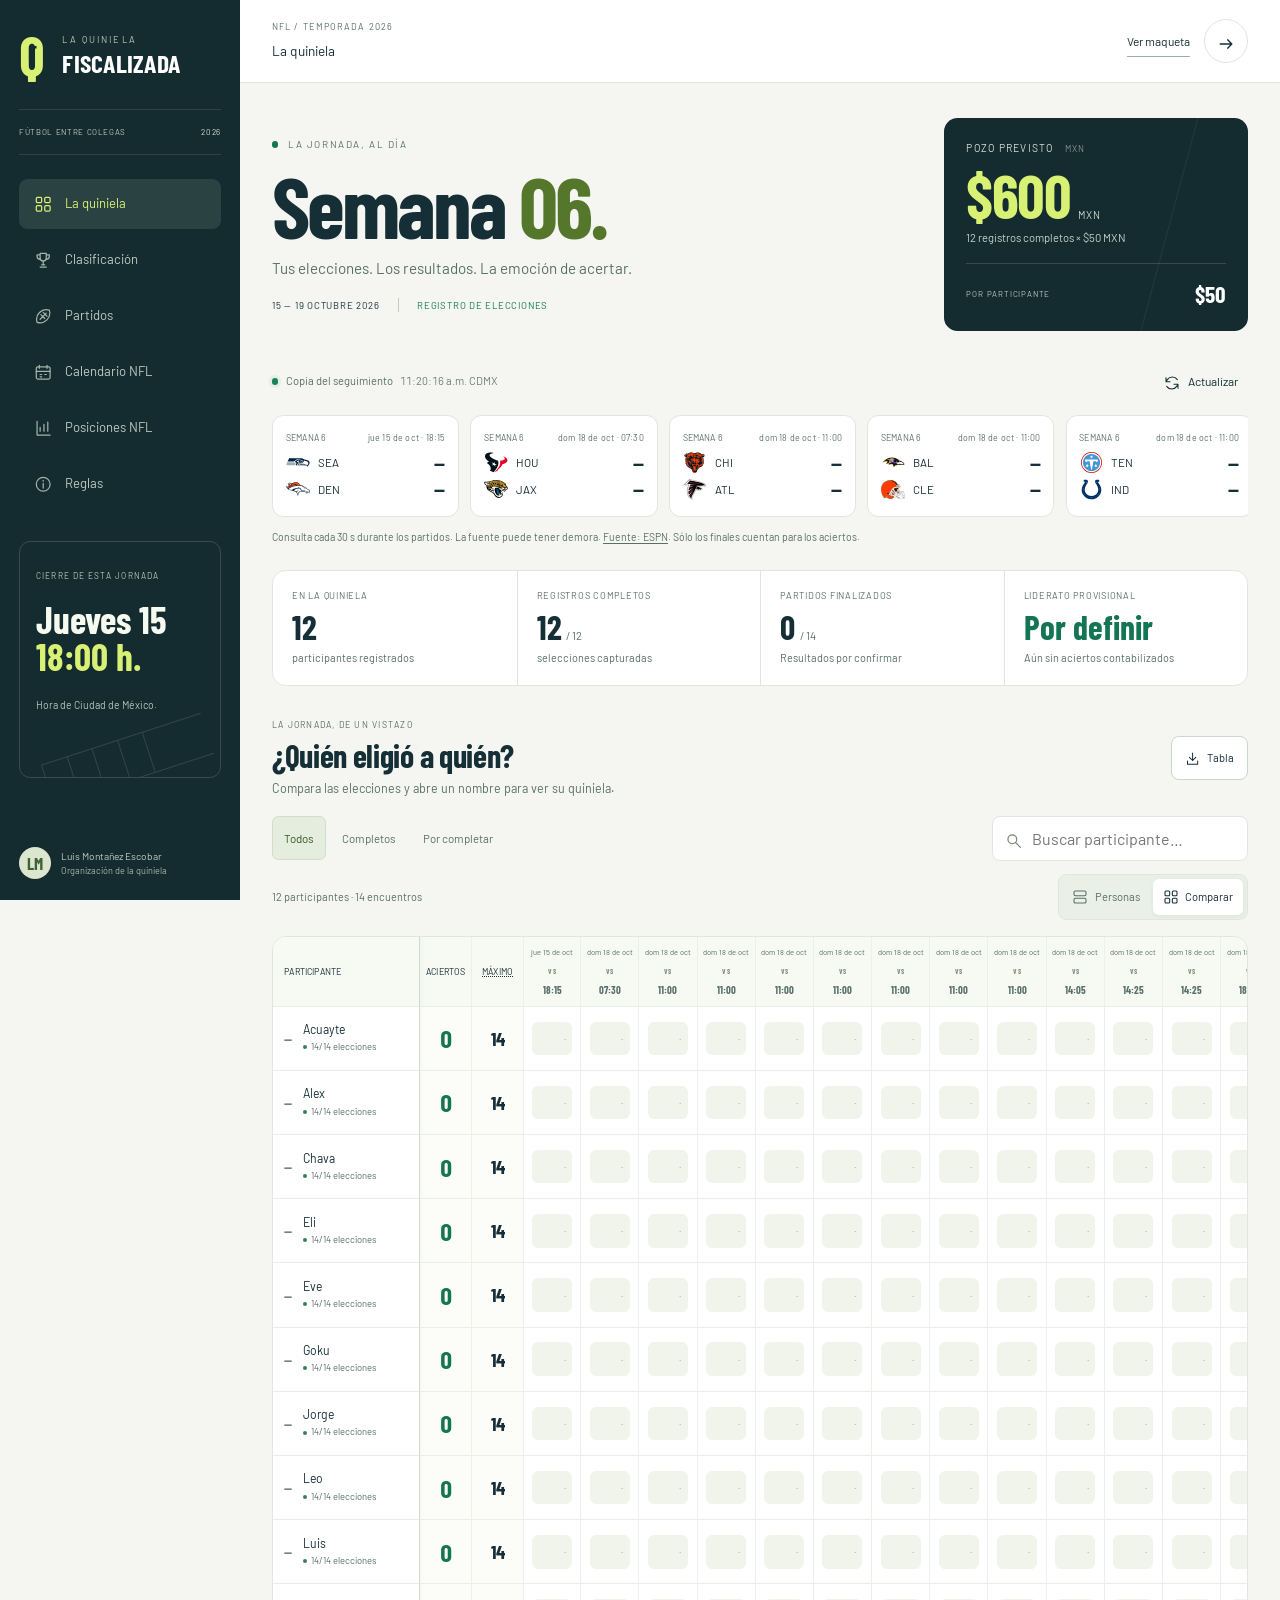
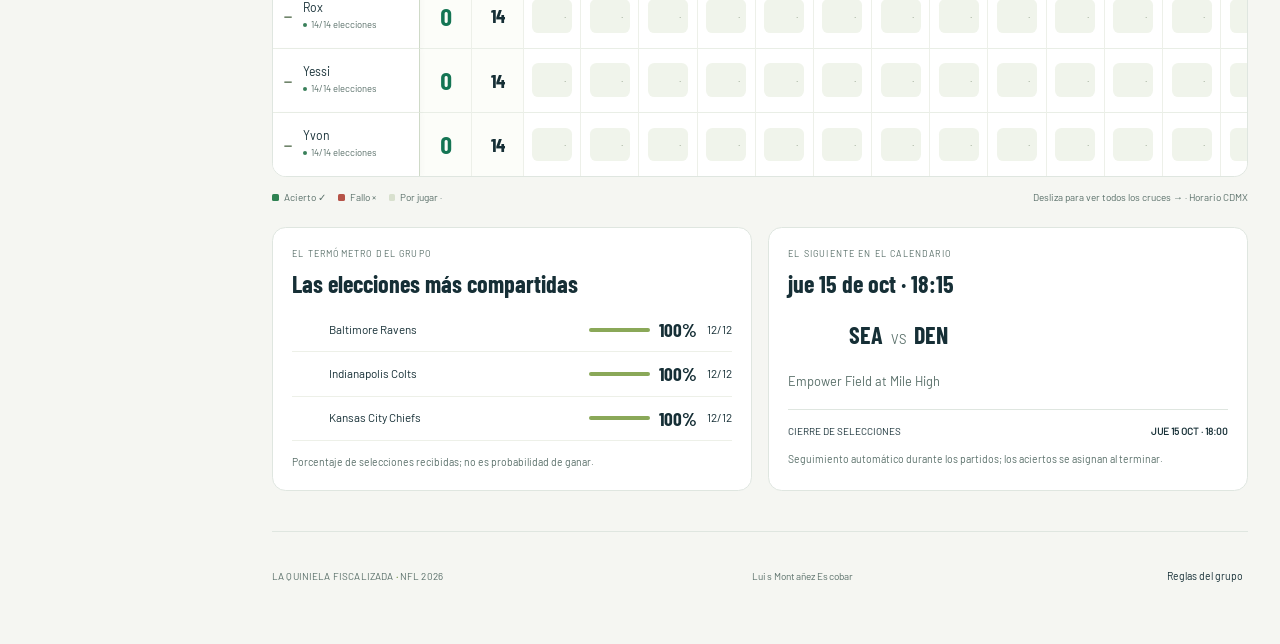
==== commit 404d2f72: "Permite cambiar de sección al abrir enlaces de calendario y posiciones" ====
--- a/index.html
+++ b/index.html
@@ -6,7 +6,7 @@
   <meta name="description" content="La Quiniela Fiscalizada: elecciones, marcadores, calendario y posiciones de la NFL.">
   <meta name="theme-color" content="#102a31"><title>LA QUINIELA FISCALIZADA · NFL 2026</title>
   <link rel="icon" href="assets/favicon.svg" type="image/svg+xml">
-  <link rel="stylesheet" href="theme.css?v=20261015-2"><script type="module" src="app.mjs?v=20261015-3"></script>
+  <link rel="stylesheet" href="theme.css?v=20261015-2"><script type="module" src="app.mjs?v=20261015-4"></script>
 </head>
 <body>
   <a href="#content" class="skip">Ir al contenido</a>
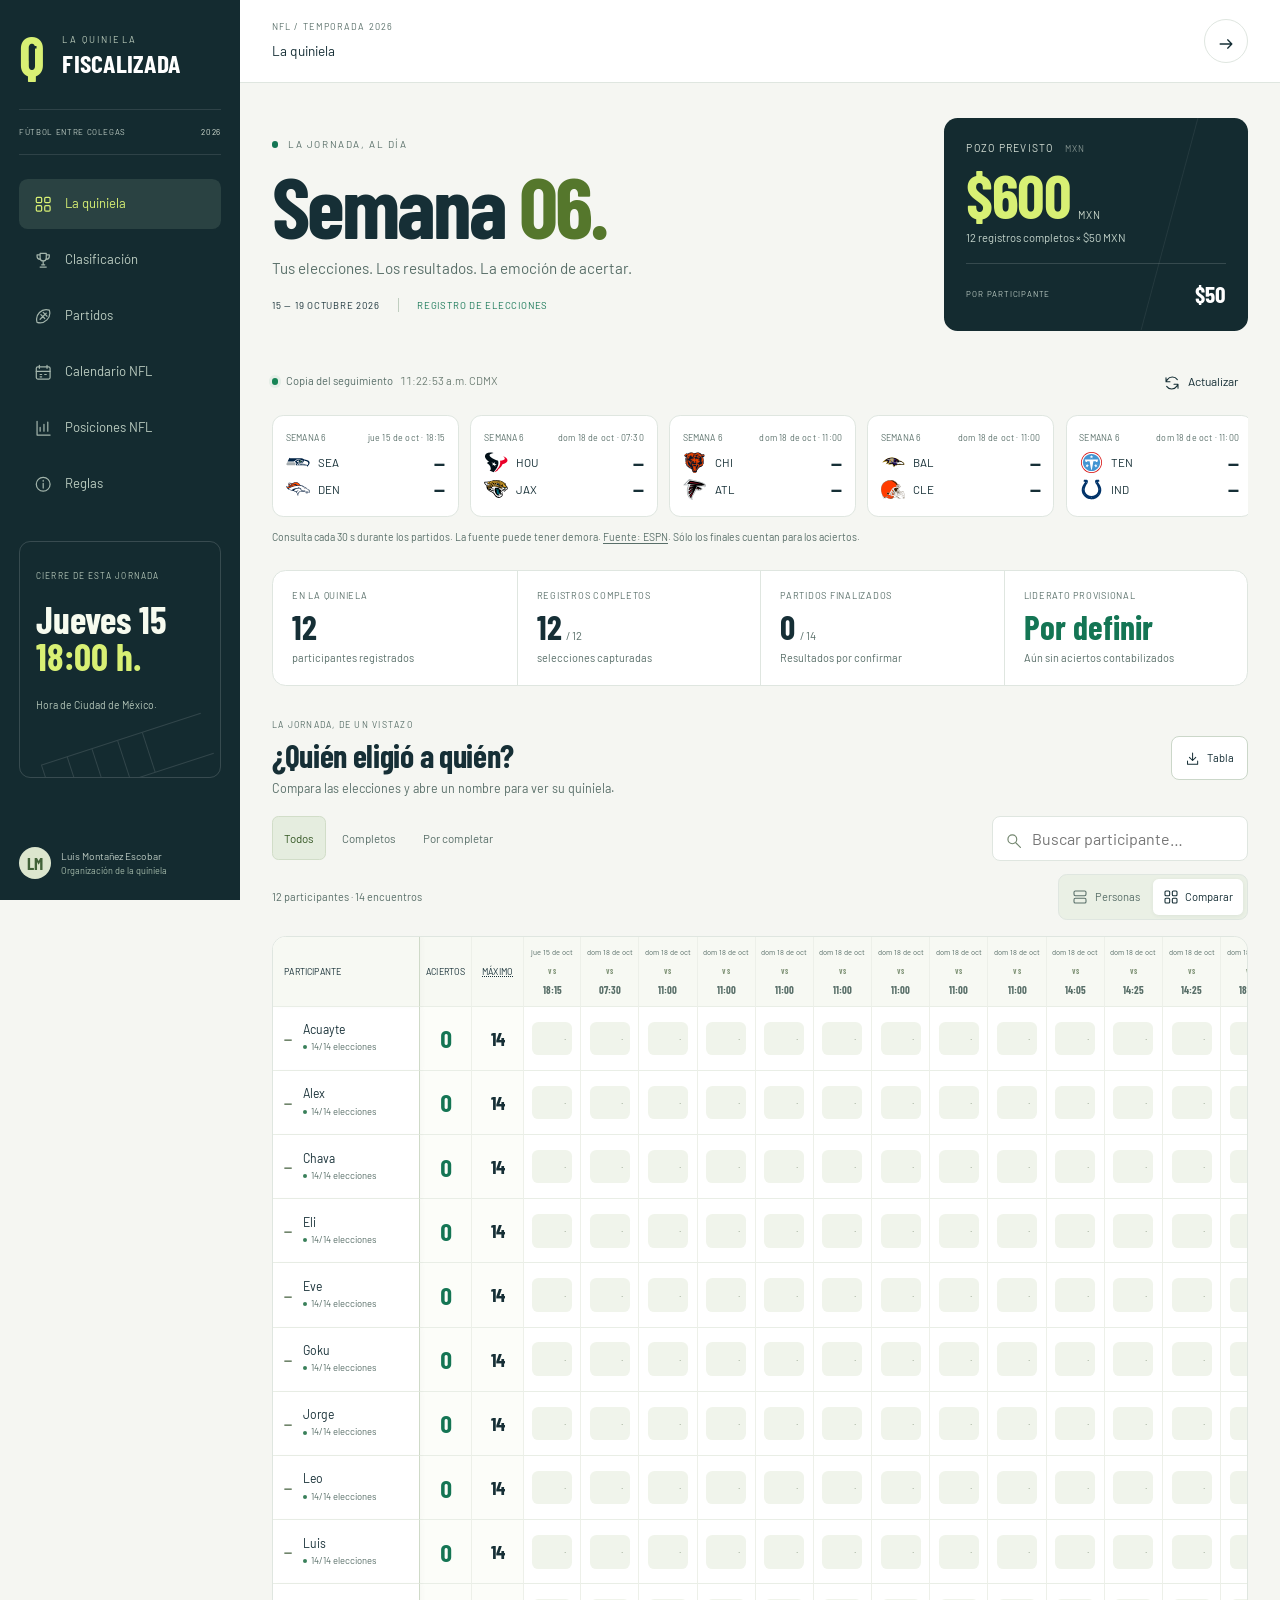
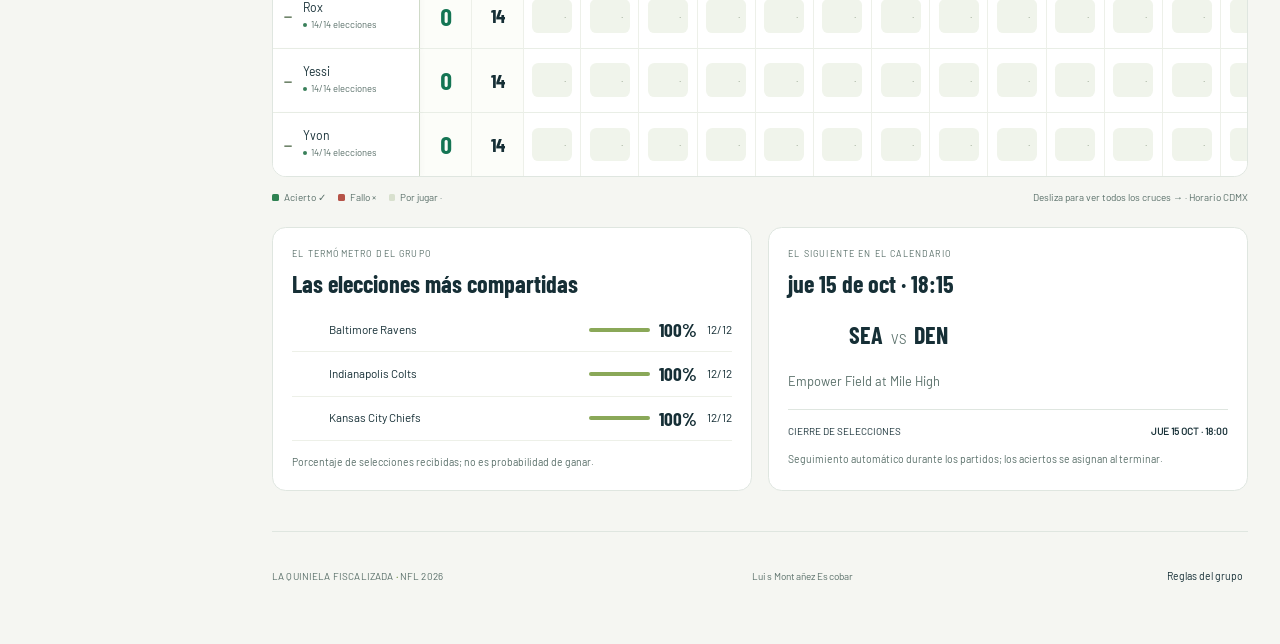
==== commit 5ef780db: "Retira la maqueta y publica únicamente la quiniela del grupo" ====
--- a/index.html
+++ b/index.html
@@ -6,7 +6,7 @@
   <meta name="description" content="La Quiniela Fiscalizada: elecciones, marcadores, calendario y posiciones de la NFL.">
   <meta name="theme-color" content="#102a31"><title>LA QUINIELA FISCALIZADA · NFL 2026</title>
   <link rel="icon" href="assets/favicon.svg" type="image/svg+xml">
-  <link rel="stylesheet" href="theme.css?v=20261015-2"><script type="module" src="app.mjs?v=20261015-4"></script>
+  <link rel="stylesheet" href="theme.css?v=20261015-2"><script type="module" src="app.mjs?v=20261015-5"></script>
 </head>
 <body>
   <a href="#content" class="skip">Ir al contenido</a>
@@ -25,9 +25,8 @@
     <div class="side-bottom"><span class="avatar">LM</span><div>Luis Montañez Escobar<small>Organización de la quiniela</small></div></div>
   </aside>
   <div class="shell">
-    <header class="topbar"><a class="mobile-brand" href="./"><span>LA QUINIELA</span><b>FISCALIZADA</b></a><div class="desktop-breadcrumb"><span class="breadcrumb">NFL / TEMPORADA 2026</span><strong id="view-label">La quiniela</strong></div><div class="top-actions"><a id="mode-link" href="?vista=maqueta">Ver maqueta</a><button id="share" class="icon-button" aria-label="Copiar enlace"><span data-icon="arrow"></span></button></div></header>
+    <header class="topbar"><a class="mobile-brand" href="./"><span>LA QUINIELA</span><b>FISCALIZADA</b></a><div class="desktop-breadcrumb"><span class="breadcrumb">NFL / TEMPORADA 2026</span><strong id="view-label">La quiniela</strong></div><div class="top-actions"><button id="share" class="icon-button" aria-label="Copiar enlace"><span data-icon="arrow"></span></button></div></header>
     <main id="content" tabindex="-1">
-      <div id="mode-banner" class="mode-banner" hidden></div>
       <section class="week-hero" aria-labelledby="page-title">
         <div class="hero-copy"><div class="eyebrow"><span class="accent-dot"></span> LA JORNADA, AL DÍA</div><h1 id="page-title">Semana <span>06.</span></h1><p>Tus elecciones. Los resultados. La emoción de acertar.</p><div class="hero-meta"><span>15 — 19 OCTUBRE 2026</span><span id="week-status">Preparando jornada</span></div></div>
         <div class="pot"><span class="pot-caption">POZO PREVISTO <span>MXN</span></span><div id="pot-amount" class="pot-amount">—</div><p id="pot-detail">Registros completos × $50 MXN</p><div class="pot-bottom"><span>POR PARTICIPANTE</span><strong>$50</strong></div></div>
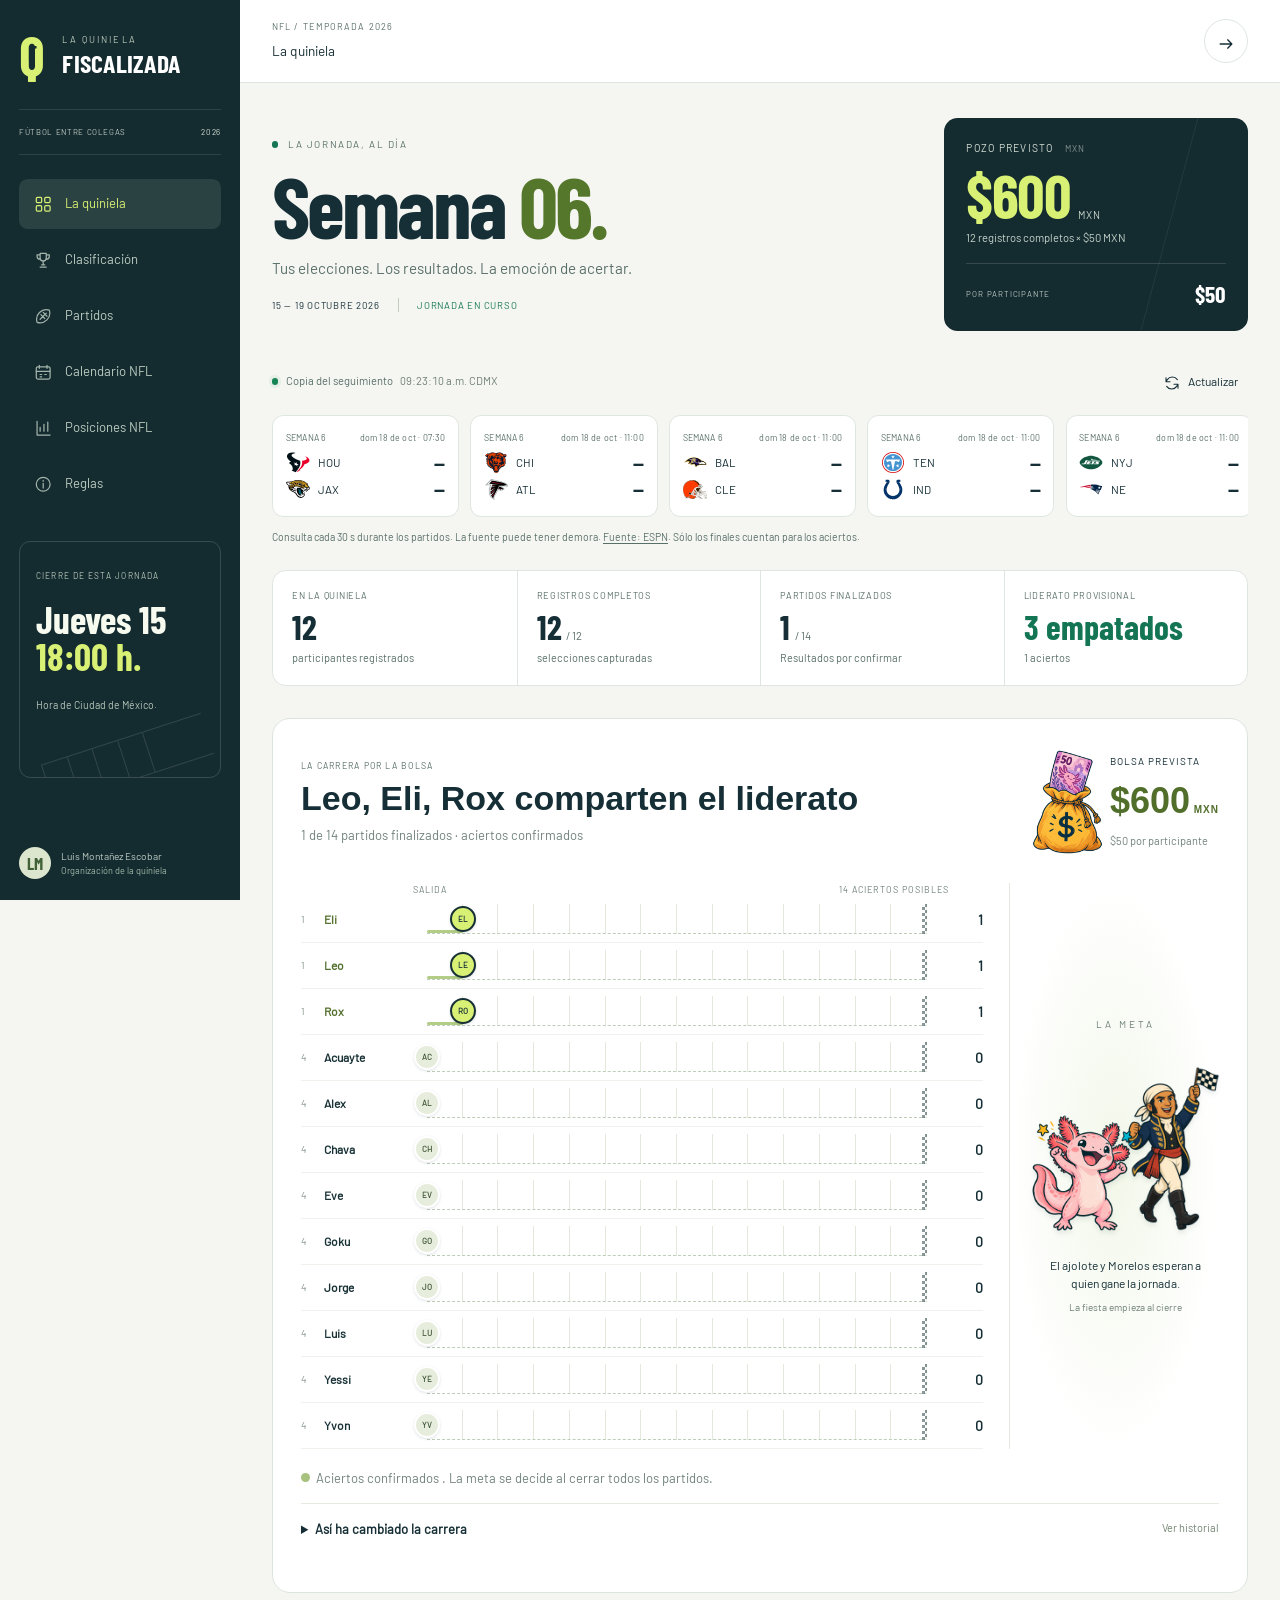
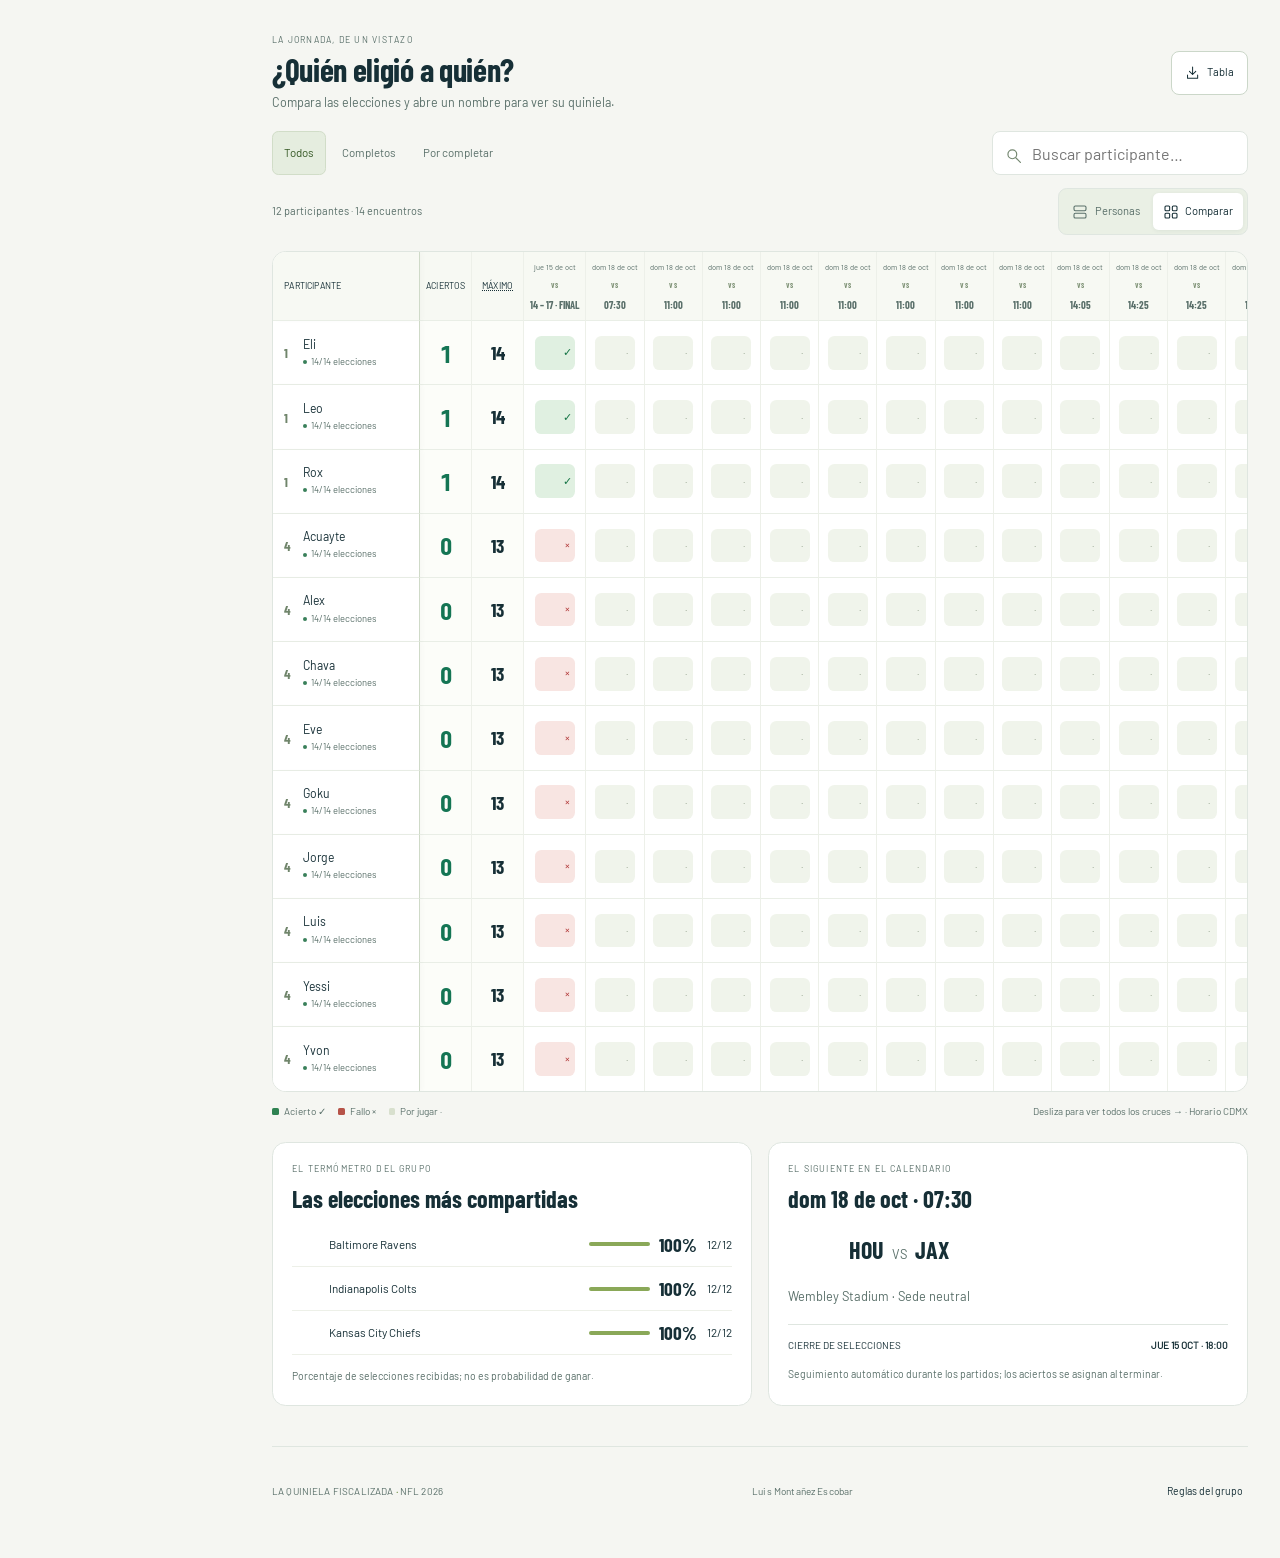
==== commit 88f64067: "Añade carrera animada, historial de liderato y monitor de resultados" ====
--- a/index.html
+++ b/index.html
@@ -6,7 +6,7 @@
   <meta name="description" content="La Quiniela Fiscalizada: elecciones, marcadores, calendario y posiciones de la NFL.">
   <meta name="theme-color" content="#102a31"><title>LA QUINIELA FISCALIZADA · NFL 2026</title>
   <link rel="icon" href="assets/favicon.svg" type="image/svg+xml">
-  <link rel="stylesheet" href="theme.css?v=20261015-2"><script type="module" src="app.mjs?v=20261015-5"></script>
+  <link rel="stylesheet" href="theme.css?v=20261016-1"><script type="module" src="app.mjs?v=20261016-1"></script>
 </head>
 <body>
   <a href="#content" class="skip">Ir al contenido</a>
@@ -33,6 +33,7 @@
       </section>
       <section class="scoreboard-section" aria-label="Marcadores de la jornada"><div class="scoreboard-heading"><div class="sync"><span id="sync-dot" class="sync-dot"></span><span id="sync-status">Consultando marcadores…</span><time id="sync-time"></time></div><button id="refresh" class="text-button"><span data-icon="refresh"></span><span>Actualizar</span></button></div><div id="scoreboard" class="scoreboard"><div class="loading">Cargando partidos</div></div><p id="sync-note" class="sync-note">Los aciertos se asignan únicamente al confirmarse el marcador final.</p></section>
       <div class="stats" id="stats"></div>
+      <div id="race"></div>
       <section id="workspace" aria-label="Contenido de la quiniela"><div class="loading">Preparando la jornada…</div></section>
       <footer class="page-footer"><span>LA QUINIELA FISCALIZADA <b>·</b> NFL 2026</span><span>Luis Montañez Escobar</span><button class="text-button" data-view="rules">Reglas del grupo</button></footer>
     </main>
--- a/theme.css
+++ b/theme.css
@@ -14,3 +14,4 @@
 
 /* El contenedor delimita la pintura y el anclaje de las celdas fijas al desplazar la tabla. */
 .matrix-wrap{position:relative}
+.race-panel{position:relative;background:#fff;border:1px solid #dce5dd;border-radius:18px;padding:28px;margin:26px 0 40px;overflow:hidden}.race-heading{display:flex;justify-content:space-between;gap:20px;align-items:center}.race-heading h2{font-family:'Barlow Condensed',sans-serif;font-size:34px;line-height:1.1;margin:8px 0}.race-heading p,.race-key,.race-history p{font-size:13px;color:#71827b}.race-pot{display:flex;align-items:center;flex-shrink:0}.race-pot img{width:85px;height:110px;object-fit:contain}.race-pot div{display:flex;flex-direction:column;gap:5px}.race-pot small{font-size:10px;letter-spacing:1px}.race-pot strong{font-family:'Barlow Condensed',sans-serif;font-size:36px;color:#516f2b}.race-pot span{font-size:11px;color:#71827b}.race-layout{display:grid;grid-template-columns:minmax(0,1fr) 210px;gap:26px;margin-top:26px}.race-axis{display:flex;justify-content:space-between;margin-left:112px;margin-right:34px;color:#71827b;font-size:9px;letter-spacing:1px}.race-lane{display:grid;grid-template-columns:104px minmax(0,1fr) 34px;gap:8px;align-items:center;min-height:46px;border-bottom:1px solid #eff2ec}.race-name{border:0;background:none;text-align:left;display:flex;gap:9px;align-items:center;min-height:44px;padding:0;font:inherit;font-size:12px;color:#183136;cursor:pointer}.race-name>span{color:#839386;width:14px;font-size:10px}.race-name strong{overflow:hidden;text-overflow:ellipsis;white-space:nowrap}.race-road{height:30px;position:relative;margin:0 14px;background:repeating-linear-gradient(to right,transparent 0,transparent calc(7.142% - 1px),#e3e9dd calc(7.142% - 1px),#e3e9dd 7.142%);border-bottom:1px dashed #bdcdb9}.race-road:after{content:'';position:absolute;right:0;top:0;bottom:-1px;width:5px;background:repeating-conic-gradient(#173035 0 25%,#fff 0 50%) 0/6px 6px;opacity:.5}.race-distance{position:absolute;left:0;bottom:0;height:3px;background:#b4cd86;border-radius:9px}.race-runner,.race-ghost{position:absolute;top:2px;transform:translateX(-50%);transition:left 1s ease}.race-runner{display:grid;place-items:center;width:26px;height:26px;border-radius:50%;background:#e7eddc;color:#405638;border:2px solid white;box-shadow:0 1px 3px #15303522;font-size:8px;font-weight:700;z-index:1}.race-leader .race-runner{background:#d8f074;border-color:#173035;color:#173035}.race-leader .race-name strong{color:#53702e}.race-ghost{width:26px;height:26px;border:2px dashed #d56b99;border-radius:50%;background:#fbdce866;top:0}.race-points{font-weight:700;font-size:14px;text-align:right}.race-points small{display:block;font-size:10px;color:#b14f7b}.race-finish{border-left:1px solid #e4e9df;padding-left:22px;display:flex;flex-direction:column;align-items:center;justify-content:center;text-align:center;background:radial-gradient(ellipse,#f2f7e9 0,transparent 70%)}.race-finish-label{font-size:10px;letter-spacing:3px;color:#71827b}.finish-cast{position:relative;display:flex;align-items:flex-end;height:200px;width:190px;margin:12px 0}.finish-cast img{position:absolute;object-fit:contain;transform-origin:50% 90%;filter:drop-shadow(0 4px 2px #18313613)}.finish-axolotl{left:-6px;width:110px;height:140px;bottom:0;z-index:1}.finish-morelos{right:0;width:112px;height:190px;bottom:0}.race-finish p{font-size:12px;line-height:1.5;max-width:180px}.race-wait{font-size:10px;color:#71827b;margin-top:8px}.race-key{display:flex;align-items:center;flex-wrap:wrap;gap:6px;margin-top:18px;line-height:1.7}.race-key i{width:9px;height:9px;background:#a7c17e;border-radius:50%}.race-key b{color:#b14f7b}.race-history{border-top:1px solid #e5ebdf;margin-top:14px;padding-top:16px}.race-history summary{cursor:pointer;font-size:13px;font-weight:600;min-height:44px}.race-history summary>span{float:right;font-size:11px;color:#728471;font-weight:400}.race-history ol{list-style:none;margin:0;padding:0}.race-history li{padding:10px 0;border-bottom:1px solid #eff2ea;display:flex;gap:20px;font-size:12px}.race-history time{color:#71827b;flex:0 0 160px}.race-confetti{pointer-events:none;position:absolute;inset:0;overflow:hidden}.race-confetti i{position:absolute;top:-20px;left:calc(var(--i)*5%);width:7px;height:11px;background:#d8f074;opacity:0}.race-confetti i:nth-child(3n){background:#f18db5}.race-confetti i:nth-child(3n + 1){background:#f4bd54}.race-finished .finish-axolotl,.celebrating .finish-axolotl{animation:axolotl-cheer .65s ease-in-out 8}.race-finished .finish-morelos,.celebrating .finish-morelos{animation:morelos-cheer .8s ease-in-out 7}.race-finished .race-confetti i,.celebrating .race-confetti i{animation:race-confetti 3s calc(var(--i)*.06s) 2}@keyframes axolotl-cheer{50%{transform:translateY(-12px) rotate(-7deg)}}@keyframes morelos-cheer{50%{transform:rotate(6deg) translateY(-6px)}}@keyframes race-confetti{0%{opacity:0;transform:translateY(0) rotate(0)}15%{opacity:1}100%{opacity:0;transform:translateY(850px) rotate(500deg)}}body[data-route=calendar] #race,body[data-route=standings] #race,body[data-route=rules] #race,body[data-route=games] #race{display:none}@media(max-width:800px){.race-panel{padding:18px}.race-heading{align-items:flex-start}.race-heading h2{font-size:29px}.race-pot img{width:58px;height:86px}.race-pot strong{font-size:28px}.race-pot div{max-width:85px}.race-pot small{letter-spacing:0;font-size:9px}.race-layout{grid-template-columns:minmax(0,1fr)}.race-finish{border-left:0;border-top:1px solid #e4e9df;padding:14px 0 0;flex-direction:row;flex-wrap:wrap;gap:12px}.race-finish-label{width:100%}.finish-cast{height:110px;width:135px;margin:0}.finish-axolotl{width:76px;height:90px}.finish-morelos{width:75px;height:115px}.race-finish p{max-width:170px;text-align:left}.race-wait{width:100%;margin:0}.race-history li{display:block}.race-history time{display:block;margin-bottom:4px}}@media(max-width:450px){.race-heading{display:block}.race-pot{margin-top:10px;justify-content:flex-end}.race-name{font-size:11px}.race-lane{grid-template-columns:78px minmax(0,1fr) 25px;gap:4px}.race-axis{margin-left:82px;font-size:8px;margin-right:28px}.race-panel{padding:15px}.race-history summary>span{float:none;display:block;margin-top:8px}.race-road{margin:0 10px}.race-runner{width:24px;height:24px;font-size:7px}}@media(prefers-reduced-motion:reduce){.race-panel *{animation:none!important;transition:none!important}}@media print{#race{break-inside:avoid}.race-confetti{display:none}}
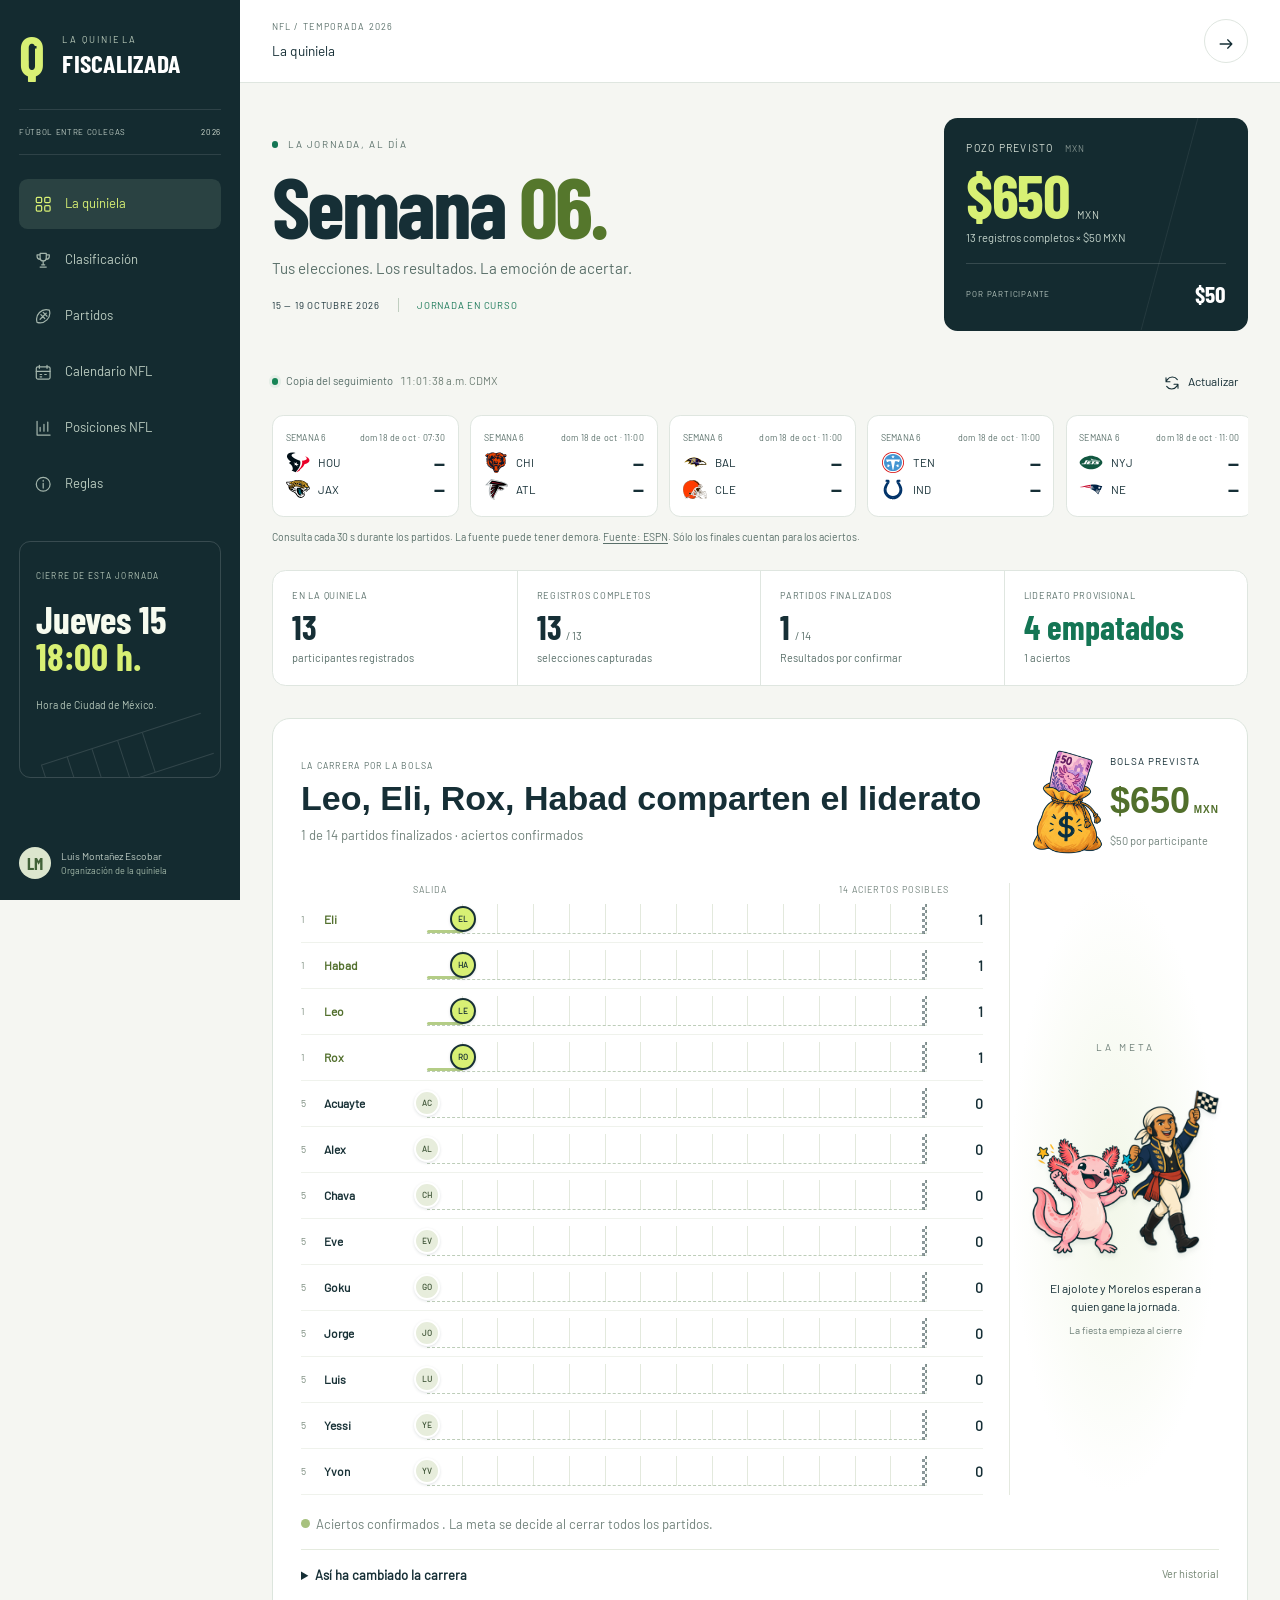
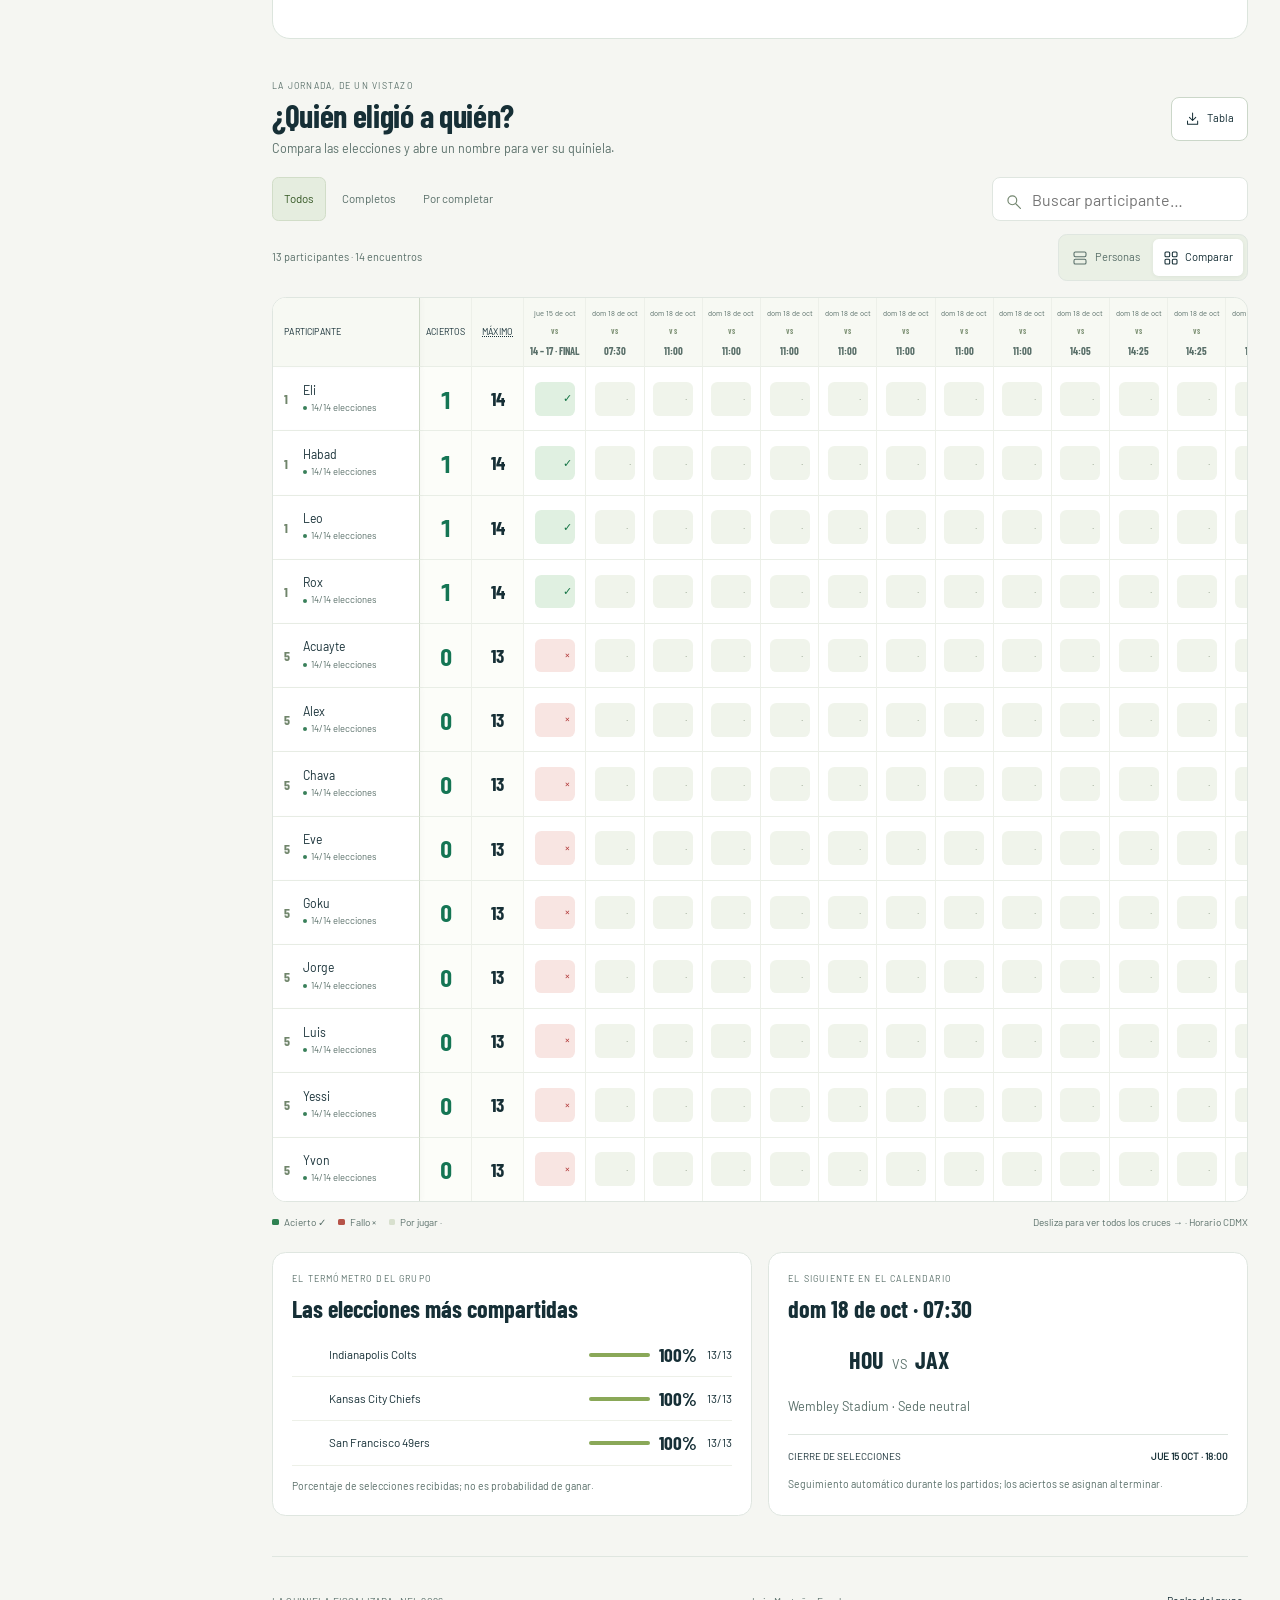
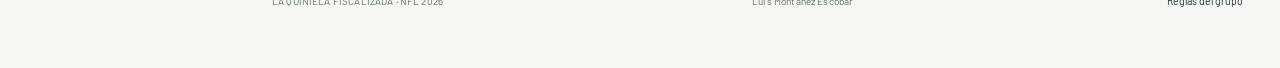
==== commit 18a67361: "Incorpora a Habad y permite elegir empate en la quiniela" ====
--- a/index.html
+++ b/index.html
@@ -6,7 +6,7 @@
   <meta name="description" content="La Quiniela Fiscalizada: elecciones, marcadores, calendario y posiciones de la NFL.">
   <meta name="theme-color" content="#102a31"><title>LA QUINIELA FISCALIZADA · NFL 2026</title>
   <link rel="icon" href="assets/favicon.svg" type="image/svg+xml">
-  <link rel="stylesheet" href="theme.css?v=20261016-1"><script type="module" src="app.mjs?v=20261016-1"></script>
+  <link rel="stylesheet" href="theme.css?v=20261016-2"><script type="module" src="app.mjs?v=20261016-2"></script>
 </head>
 <body>
   <a href="#content" class="skip">Ir al contenido</a>
--- a/theme.css
+++ b/theme.css
@@ -15,3 +15,5 @@
 /* El contenedor delimita la pintura y el anclaje de las celdas fijas al desplazar la tabla. */
 .matrix-wrap{position:relative}
 .race-panel{position:relative;background:#fff;border:1px solid #dce5dd;border-radius:18px;padding:28px;margin:26px 0 40px;overflow:hidden}.race-heading{display:flex;justify-content:space-between;gap:20px;align-items:center}.race-heading h2{font-family:'Barlow Condensed',sans-serif;font-size:34px;line-height:1.1;margin:8px 0}.race-heading p,.race-key,.race-history p{font-size:13px;color:#71827b}.race-pot{display:flex;align-items:center;flex-shrink:0}.race-pot img{width:85px;height:110px;object-fit:contain}.race-pot div{display:flex;flex-direction:column;gap:5px}.race-pot small{font-size:10px;letter-spacing:1px}.race-pot strong{font-family:'Barlow Condensed',sans-serif;font-size:36px;color:#516f2b}.race-pot span{font-size:11px;color:#71827b}.race-layout{display:grid;grid-template-columns:minmax(0,1fr) 210px;gap:26px;margin-top:26px}.race-axis{display:flex;justify-content:space-between;margin-left:112px;margin-right:34px;color:#71827b;font-size:9px;letter-spacing:1px}.race-lane{display:grid;grid-template-columns:104px minmax(0,1fr) 34px;gap:8px;align-items:center;min-height:46px;border-bottom:1px solid #eff2ec}.race-name{border:0;background:none;text-align:left;display:flex;gap:9px;align-items:center;min-height:44px;padding:0;font:inherit;font-size:12px;color:#183136;cursor:pointer}.race-name>span{color:#839386;width:14px;font-size:10px}.race-name strong{overflow:hidden;text-overflow:ellipsis;white-space:nowrap}.race-road{height:30px;position:relative;margin:0 14px;background:repeating-linear-gradient(to right,transparent 0,transparent calc(7.142% - 1px),#e3e9dd calc(7.142% - 1px),#e3e9dd 7.142%);border-bottom:1px dashed #bdcdb9}.race-road:after{content:'';position:absolute;right:0;top:0;bottom:-1px;width:5px;background:repeating-conic-gradient(#173035 0 25%,#fff 0 50%) 0/6px 6px;opacity:.5}.race-distance{position:absolute;left:0;bottom:0;height:3px;background:#b4cd86;border-radius:9px}.race-runner,.race-ghost{position:absolute;top:2px;transform:translateX(-50%);transition:left 1s ease}.race-runner{display:grid;place-items:center;width:26px;height:26px;border-radius:50%;background:#e7eddc;color:#405638;border:2px solid white;box-shadow:0 1px 3px #15303522;font-size:8px;font-weight:700;z-index:1}.race-leader .race-runner{background:#d8f074;border-color:#173035;color:#173035}.race-leader .race-name strong{color:#53702e}.race-ghost{width:26px;height:26px;border:2px dashed #d56b99;border-radius:50%;background:#fbdce866;top:0}.race-points{font-weight:700;font-size:14px;text-align:right}.race-points small{display:block;font-size:10px;color:#b14f7b}.race-finish{border-left:1px solid #e4e9df;padding-left:22px;display:flex;flex-direction:column;align-items:center;justify-content:center;text-align:center;background:radial-gradient(ellipse,#f2f7e9 0,transparent 70%)}.race-finish-label{font-size:10px;letter-spacing:3px;color:#71827b}.finish-cast{position:relative;display:flex;align-items:flex-end;height:200px;width:190px;margin:12px 0}.finish-cast img{position:absolute;object-fit:contain;transform-origin:50% 90%;filter:drop-shadow(0 4px 2px #18313613)}.finish-axolotl{left:-6px;width:110px;height:140px;bottom:0;z-index:1}.finish-morelos{right:0;width:112px;height:190px;bottom:0}.race-finish p{font-size:12px;line-height:1.5;max-width:180px}.race-wait{font-size:10px;color:#71827b;margin-top:8px}.race-key{display:flex;align-items:center;flex-wrap:wrap;gap:6px;margin-top:18px;line-height:1.7}.race-key i{width:9px;height:9px;background:#a7c17e;border-radius:50%}.race-key b{color:#b14f7b}.race-history{border-top:1px solid #e5ebdf;margin-top:14px;padding-top:16px}.race-history summary{cursor:pointer;font-size:13px;font-weight:600;min-height:44px}.race-history summary>span{float:right;font-size:11px;color:#728471;font-weight:400}.race-history ol{list-style:none;margin:0;padding:0}.race-history li{padding:10px 0;border-bottom:1px solid #eff2ea;display:flex;gap:20px;font-size:12px}.race-history time{color:#71827b;flex:0 0 160px}.race-confetti{pointer-events:none;position:absolute;inset:0;overflow:hidden}.race-confetti i{position:absolute;top:-20px;left:calc(var(--i)*5%);width:7px;height:11px;background:#d8f074;opacity:0}.race-confetti i:nth-child(3n){background:#f18db5}.race-confetti i:nth-child(3n + 1){background:#f4bd54}.race-finished .finish-axolotl,.celebrating .finish-axolotl{animation:axolotl-cheer .65s ease-in-out 8}.race-finished .finish-morelos,.celebrating .finish-morelos{animation:morelos-cheer .8s ease-in-out 7}.race-finished .race-confetti i,.celebrating .race-confetti i{animation:race-confetti 3s calc(var(--i)*.06s) 2}@keyframes axolotl-cheer{50%{transform:translateY(-12px) rotate(-7deg)}}@keyframes morelos-cheer{50%{transform:rotate(6deg) translateY(-6px)}}@keyframes race-confetti{0%{opacity:0;transform:translateY(0) rotate(0)}15%{opacity:1}100%{opacity:0;transform:translateY(850px) rotate(500deg)}}body[data-route=calendar] #race,body[data-route=standings] #race,body[data-route=rules] #race,body[data-route=games] #race{display:none}@media(max-width:800px){.race-panel{padding:18px}.race-heading{align-items:flex-start}.race-heading h2{font-size:29px}.race-pot img{width:58px;height:86px}.race-pot strong{font-size:28px}.race-pot div{max-width:85px}.race-pot small{letter-spacing:0;font-size:9px}.race-layout{grid-template-columns:minmax(0,1fr)}.race-finish{border-left:0;border-top:1px solid #e4e9df;padding:14px 0 0;flex-direction:row;flex-wrap:wrap;gap:12px}.race-finish-label{width:100%}.finish-cast{height:110px;width:135px;margin:0}.finish-axolotl{width:76px;height:90px}.finish-morelos{width:75px;height:115px}.race-finish p{max-width:170px;text-align:left}.race-wait{width:100%;margin:0}.race-history li{display:block}.race-history time{display:block;margin-bottom:4px}}@media(max-width:450px){.race-heading{display:block}.race-pot{margin-top:10px;justify-content:flex-end}.race-name{font-size:11px}.race-lane{grid-template-columns:78px minmax(0,1fr) 25px;gap:4px}.race-axis{margin-left:82px;font-size:8px;margin-right:28px}.race-panel{padding:15px}.race-history summary>span{float:none;display:block;margin-top:8px}.race-road{margin:0 10px}.race-runner{width:24px;height:24px;font-size:7px}}@media(prefers-reduced-motion:reduce){.race-panel *{animation:none!important;transition:none!important}}@media print{#race{break-inside:avoid}.race-confetti{display:none}}
+
+.vote-bar i:nth-child(3){background:#bd7fa1}.draw-votes{display:block;font-size:11px;color:#8d416a;margin-top:8px}.pick img[src$="empate.svg"]{width:27px;height:27px}
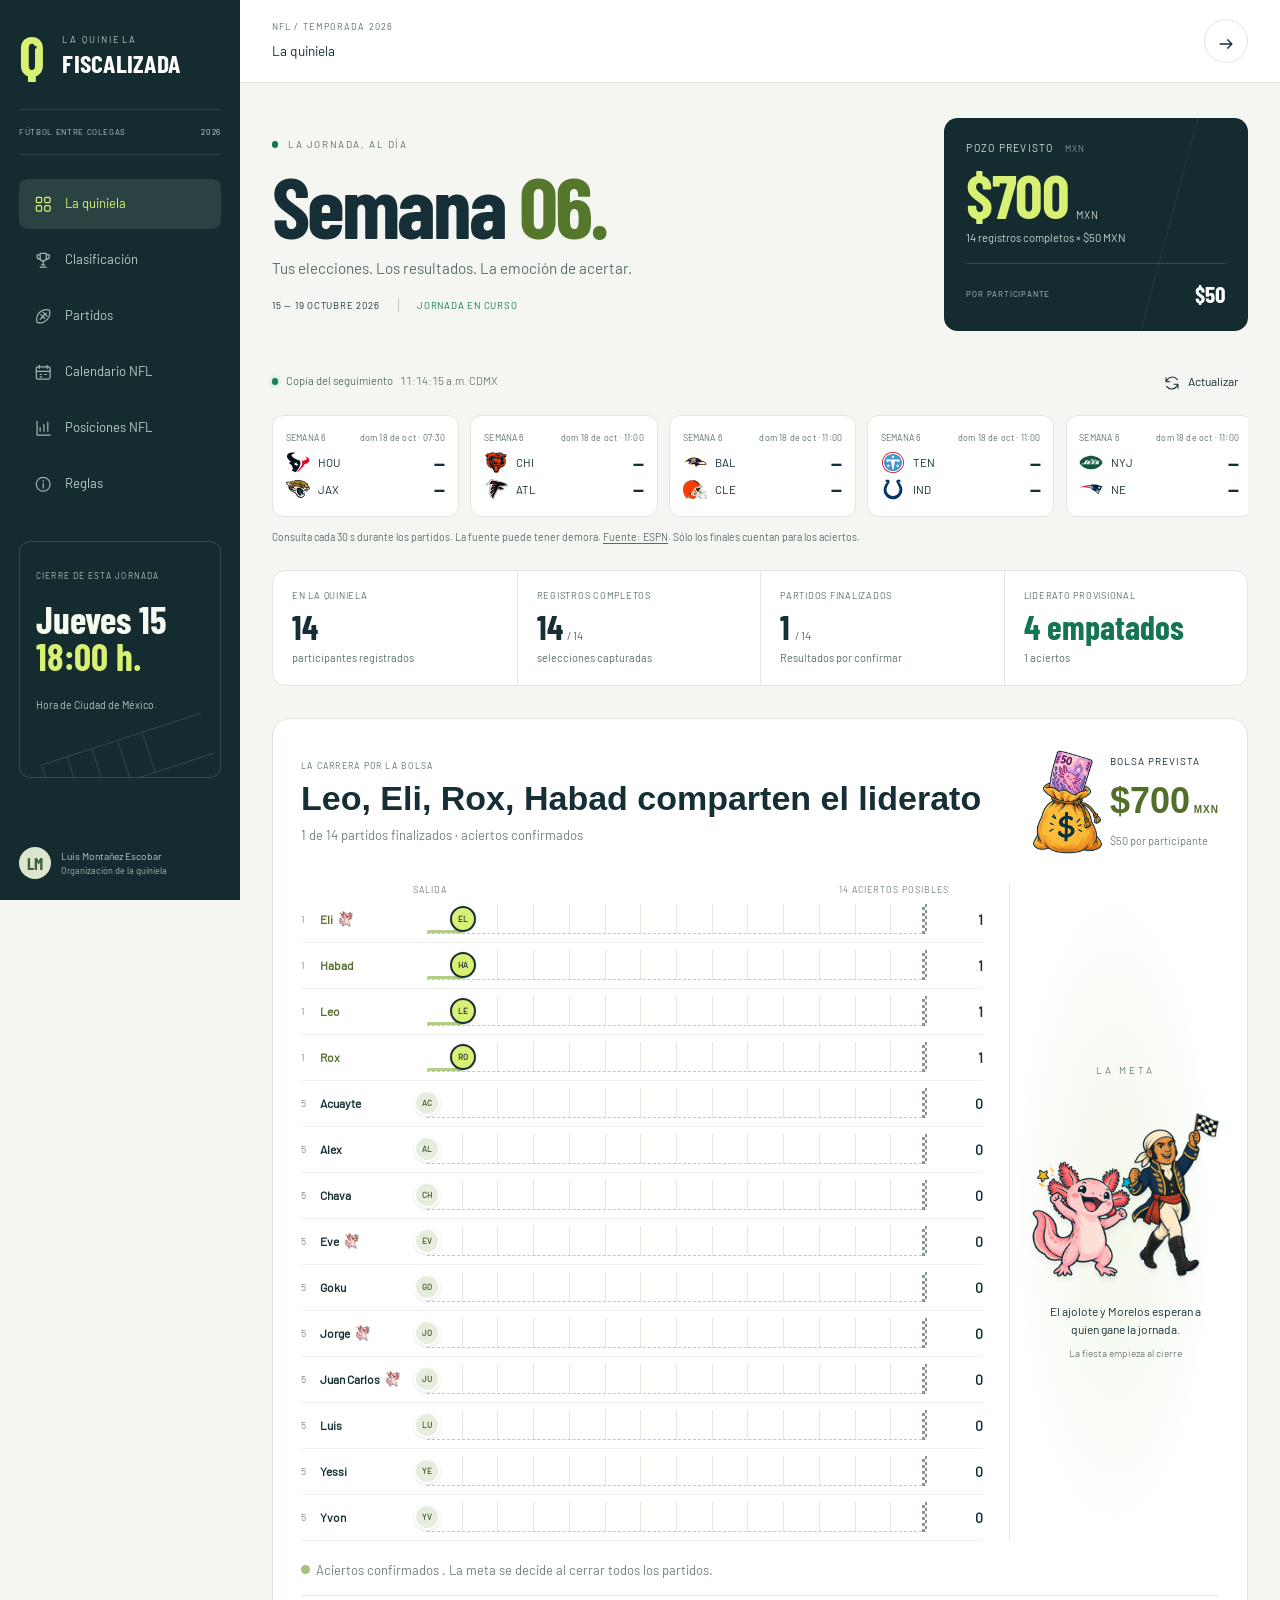
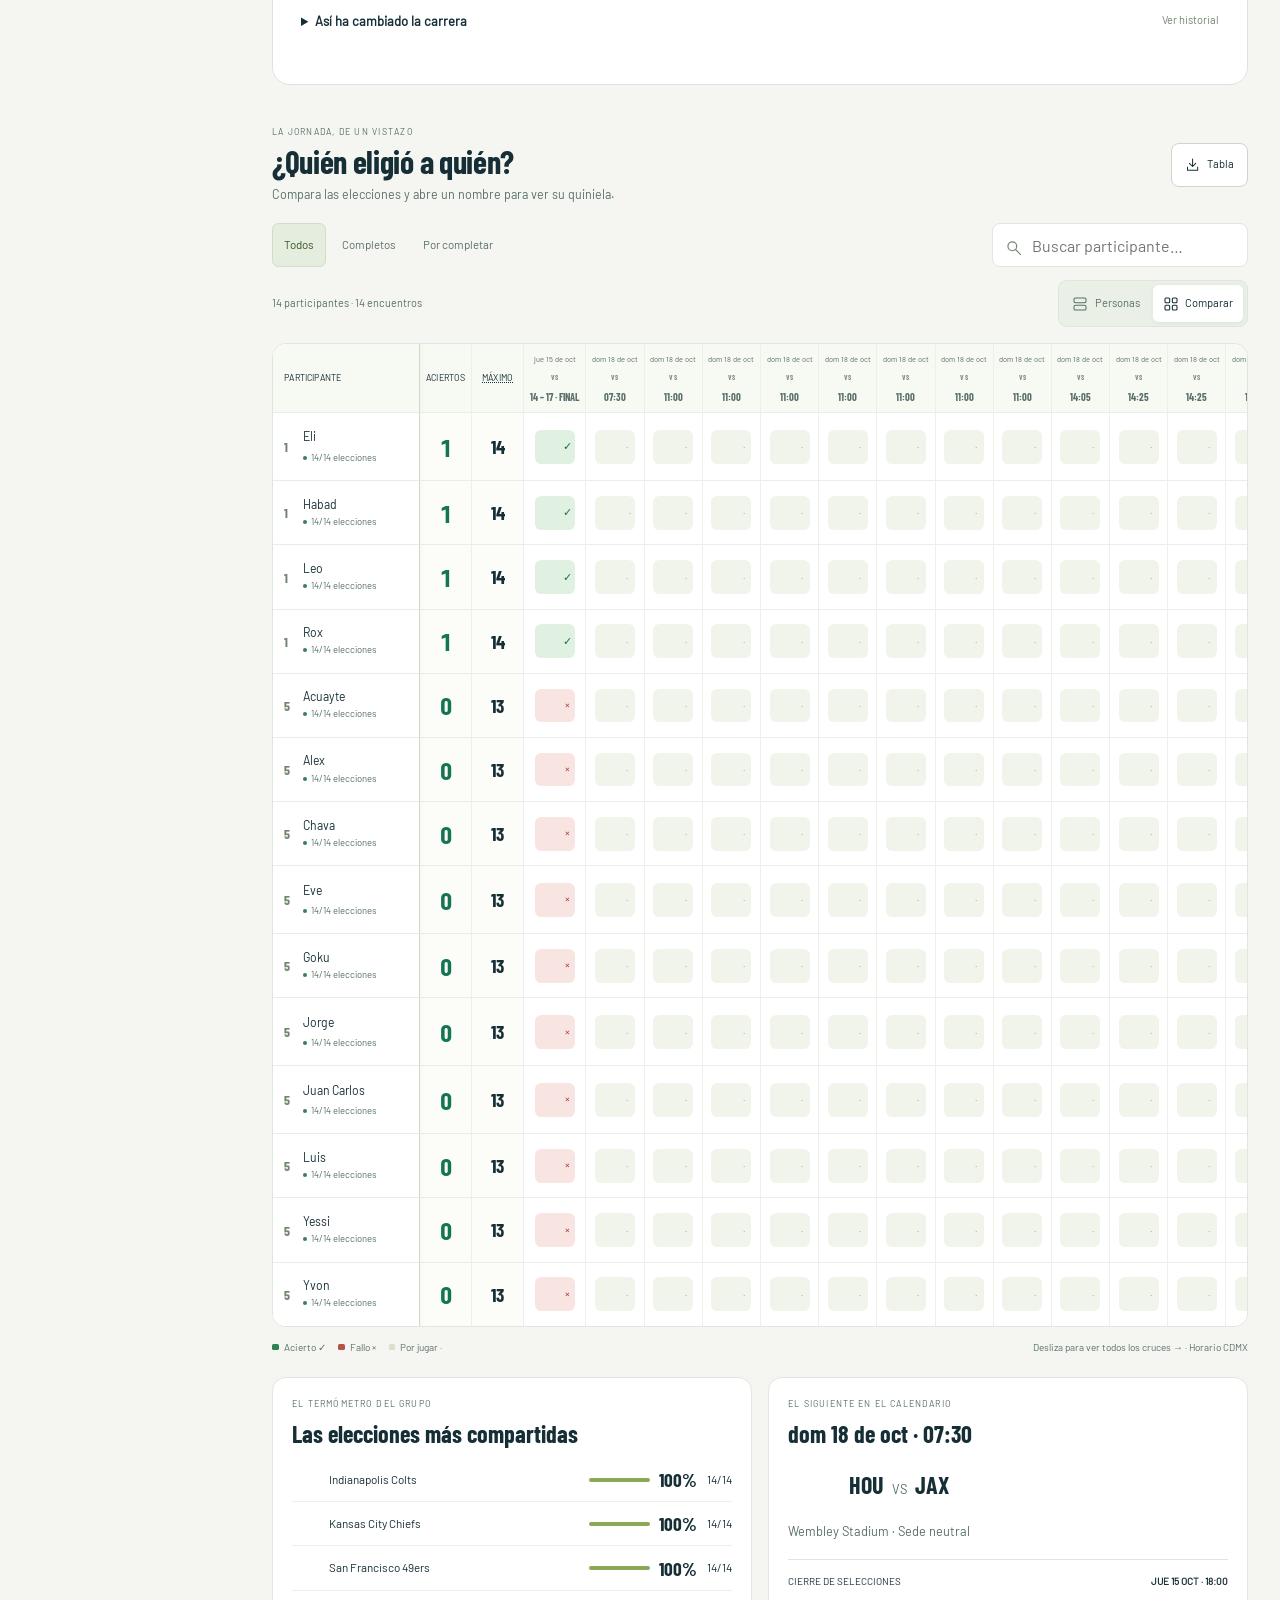
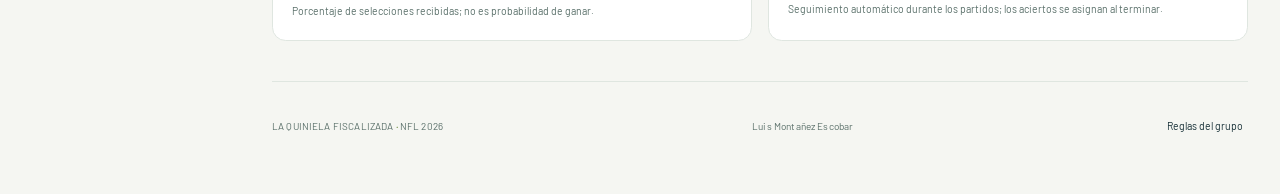
==== commit e3ce4de9: "Añade a Juan Carlos y distingue con ajolote los pagos confirmados" ====
--- a/index.html
+++ b/index.html
@@ -6,7 +6,7 @@
   <meta name="description" content="La Quiniela Fiscalizada: elecciones, marcadores, calendario y posiciones de la NFL.">
   <meta name="theme-color" content="#102a31"><title>LA QUINIELA FISCALIZADA · NFL 2026</title>
   <link rel="icon" href="assets/favicon.svg" type="image/svg+xml">
-  <link rel="stylesheet" href="theme.css?v=20261016-2"><script type="module" src="app.mjs?v=20261016-2"></script>
+  <link rel="stylesheet" href="theme.css?v=20261016-3"><script type="module" src="app.mjs?v=20261016-3"></script>
 </head>
 <body>
   <a href="#content" class="skip">Ir al contenido</a>
--- a/theme.css
+++ b/theme.css
@@ -17,3 +17,7 @@
 .race-panel{position:relative;background:#fff;border:1px solid #dce5dd;border-radius:18px;padding:28px;margin:26px 0 40px;overflow:hidden}.race-heading{display:flex;justify-content:space-between;gap:20px;align-items:center}.race-heading h2{font-family:'Barlow Condensed',sans-serif;font-size:34px;line-height:1.1;margin:8px 0}.race-heading p,.race-key,.race-history p{font-size:13px;color:#71827b}.race-pot{display:flex;align-items:center;flex-shrink:0}.race-pot img{width:85px;height:110px;object-fit:contain}.race-pot div{display:flex;flex-direction:column;gap:5px}.race-pot small{font-size:10px;letter-spacing:1px}.race-pot strong{font-family:'Barlow Condensed',sans-serif;font-size:36px;color:#516f2b}.race-pot span{font-size:11px;color:#71827b}.race-layout{display:grid;grid-template-columns:minmax(0,1fr) 210px;gap:26px;margin-top:26px}.race-axis{display:flex;justify-content:space-between;margin-left:112px;margin-right:34px;color:#71827b;font-size:9px;letter-spacing:1px}.race-lane{display:grid;grid-template-columns:104px minmax(0,1fr) 34px;gap:8px;align-items:center;min-height:46px;border-bottom:1px solid #eff2ec}.race-name{border:0;background:none;text-align:left;display:flex;gap:9px;align-items:center;min-height:44px;padding:0;font:inherit;font-size:12px;color:#183136;cursor:pointer}.race-name>span{color:#839386;width:14px;font-size:10px}.race-name strong{overflow:hidden;text-overflow:ellipsis;white-space:nowrap}.race-road{height:30px;position:relative;margin:0 14px;background:repeating-linear-gradient(to right,transparent 0,transparent calc(7.142% - 1px),#e3e9dd calc(7.142% - 1px),#e3e9dd 7.142%);border-bottom:1px dashed #bdcdb9}.race-road:after{content:'';position:absolute;right:0;top:0;bottom:-1px;width:5px;background:repeating-conic-gradient(#173035 0 25%,#fff 0 50%) 0/6px 6px;opacity:.5}.race-distance{position:absolute;left:0;bottom:0;height:3px;background:#b4cd86;border-radius:9px}.race-runner,.race-ghost{position:absolute;top:2px;transform:translateX(-50%);transition:left 1s ease}.race-runner{display:grid;place-items:center;width:26px;height:26px;border-radius:50%;background:#e7eddc;color:#405638;border:2px solid white;box-shadow:0 1px 3px #15303522;font-size:8px;font-weight:700;z-index:1}.race-leader .race-runner{background:#d8f074;border-color:#173035;color:#173035}.race-leader .race-name strong{color:#53702e}.race-ghost{width:26px;height:26px;border:2px dashed #d56b99;border-radius:50%;background:#fbdce866;top:0}.race-points{font-weight:700;font-size:14px;text-align:right}.race-points small{display:block;font-size:10px;color:#b14f7b}.race-finish{border-left:1px solid #e4e9df;padding-left:22px;display:flex;flex-direction:column;align-items:center;justify-content:center;text-align:center;background:radial-gradient(ellipse,#f2f7e9 0,transparent 70%)}.race-finish-label{font-size:10px;letter-spacing:3px;color:#71827b}.finish-cast{position:relative;display:flex;align-items:flex-end;height:200px;width:190px;margin:12px 0}.finish-cast img{position:absolute;object-fit:contain;transform-origin:50% 90%;filter:drop-shadow(0 4px 2px #18313613)}.finish-axolotl{left:-6px;width:110px;height:140px;bottom:0;z-index:1}.finish-morelos{right:0;width:112px;height:190px;bottom:0}.race-finish p{font-size:12px;line-height:1.5;max-width:180px}.race-wait{font-size:10px;color:#71827b;margin-top:8px}.race-key{display:flex;align-items:center;flex-wrap:wrap;gap:6px;margin-top:18px;line-height:1.7}.race-key i{width:9px;height:9px;background:#a7c17e;border-radius:50%}.race-key b{color:#b14f7b}.race-history{border-top:1px solid #e5ebdf;margin-top:14px;padding-top:16px}.race-history summary{cursor:pointer;font-size:13px;font-weight:600;min-height:44px}.race-history summary>span{float:right;font-size:11px;color:#728471;font-weight:400}.race-history ol{list-style:none;margin:0;padding:0}.race-history li{padding:10px 0;border-bottom:1px solid #eff2ea;display:flex;gap:20px;font-size:12px}.race-history time{color:#71827b;flex:0 0 160px}.race-confetti{pointer-events:none;position:absolute;inset:0;overflow:hidden}.race-confetti i{position:absolute;top:-20px;left:calc(var(--i)*5%);width:7px;height:11px;background:#d8f074;opacity:0}.race-confetti i:nth-child(3n){background:#f18db5}.race-confetti i:nth-child(3n + 1){background:#f4bd54}.race-finished .finish-axolotl,.celebrating .finish-axolotl{animation:axolotl-cheer .65s ease-in-out 8}.race-finished .finish-morelos,.celebrating .finish-morelos{animation:morelos-cheer .8s ease-in-out 7}.race-finished .race-confetti i,.celebrating .race-confetti i{animation:race-confetti 3s calc(var(--i)*.06s) 2}@keyframes axolotl-cheer{50%{transform:translateY(-12px) rotate(-7deg)}}@keyframes morelos-cheer{50%{transform:rotate(6deg) translateY(-6px)}}@keyframes race-confetti{0%{opacity:0;transform:translateY(0) rotate(0)}15%{opacity:1}100%{opacity:0;transform:translateY(850px) rotate(500deg)}}body[data-route=calendar] #race,body[data-route=standings] #race,body[data-route=rules] #race,body[data-route=games] #race{display:none}@media(max-width:800px){.race-panel{padding:18px}.race-heading{align-items:flex-start}.race-heading h2{font-size:29px}.race-pot img{width:58px;height:86px}.race-pot strong{font-size:28px}.race-pot div{max-width:85px}.race-pot small{letter-spacing:0;font-size:9px}.race-layout{grid-template-columns:minmax(0,1fr)}.race-finish{border-left:0;border-top:1px solid #e4e9df;padding:14px 0 0;flex-direction:row;flex-wrap:wrap;gap:12px}.race-finish-label{width:100%}.finish-cast{height:110px;width:135px;margin:0}.finish-axolotl{width:76px;height:90px}.finish-morelos{width:75px;height:115px}.race-finish p{max-width:170px;text-align:left}.race-wait{width:100%;margin:0}.race-history li{display:block}.race-history time{display:block;margin-bottom:4px}}@media(max-width:450px){.race-heading{display:block}.race-pot{margin-top:10px;justify-content:flex-end}.race-name{font-size:11px}.race-lane{grid-template-columns:78px minmax(0,1fr) 25px;gap:4px}.race-axis{margin-left:82px;font-size:8px;margin-right:28px}.race-panel{padding:15px}.race-history summary>span{float:none;display:block;margin-top:8px}.race-road{margin:0 10px}.race-runner{width:24px;height:24px;font-size:7px}}@media(prefers-reduced-motion:reduce){.race-panel *{animation:none!important;transition:none!important}}@media print{#race{break-inside:avoid}.race-confetti{display:none}}
 
 .vote-bar i:nth-child(3){background:#bd7fa1}.draw-votes{display:block;font-size:11px;color:#8d416a;margin-top:8px}.pick img[src$="empate.svg"]{width:27px;height:27px}
+
+img.paid-axolotl{display:inline-block!important;width:18px!important;height:20px!important;max-width:18px!important;object-fit:contain;vertical-align:middle;margin-left:5px;flex:0 0 18px}.race-name img.paid-axolotl{width:15px!important;max-width:15px!important;height:17px!important;flex-basis:15px;margin-left:0}.participant-card-name>strong,.person-name{align-items:center}
+
+.race-name{gap:5px}@media(max-width:450px){.race-lane{grid-template-columns:96px minmax(0,1fr) 25px}.race-axis{margin-left:100px}}
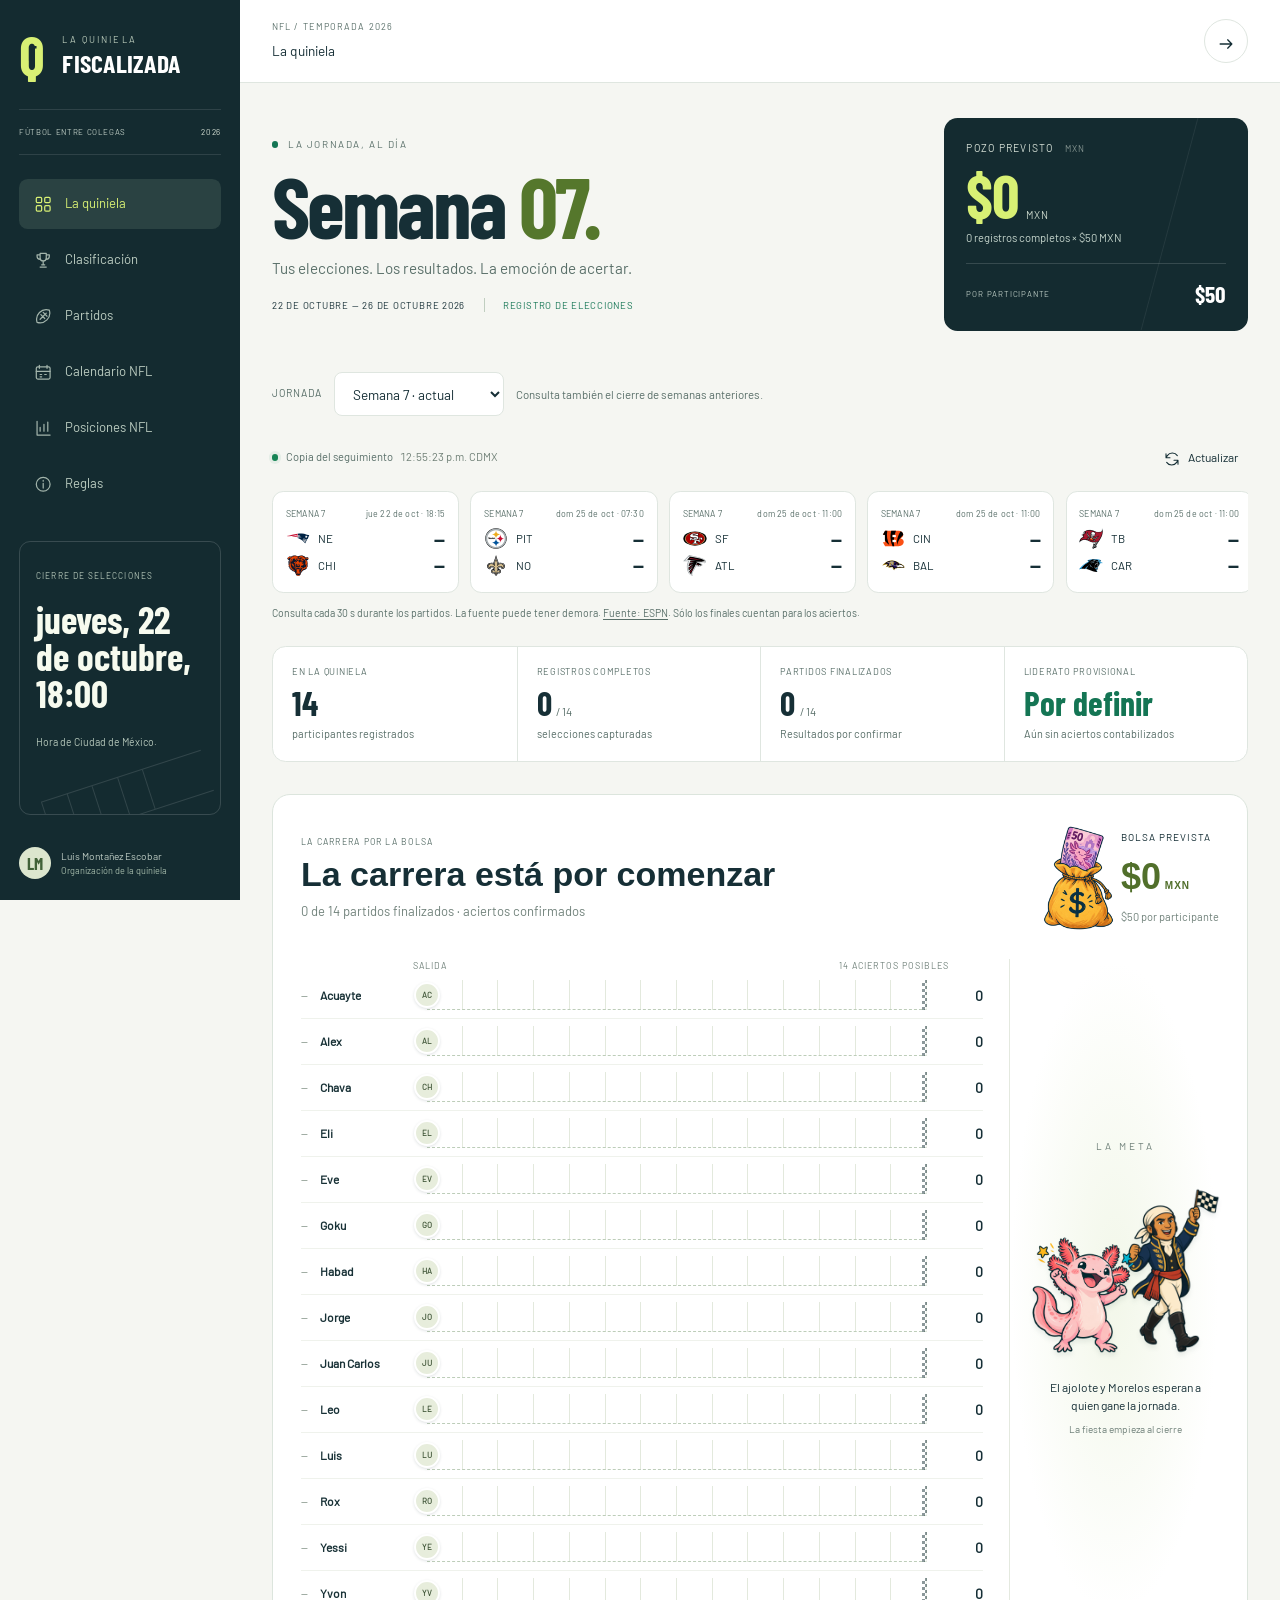
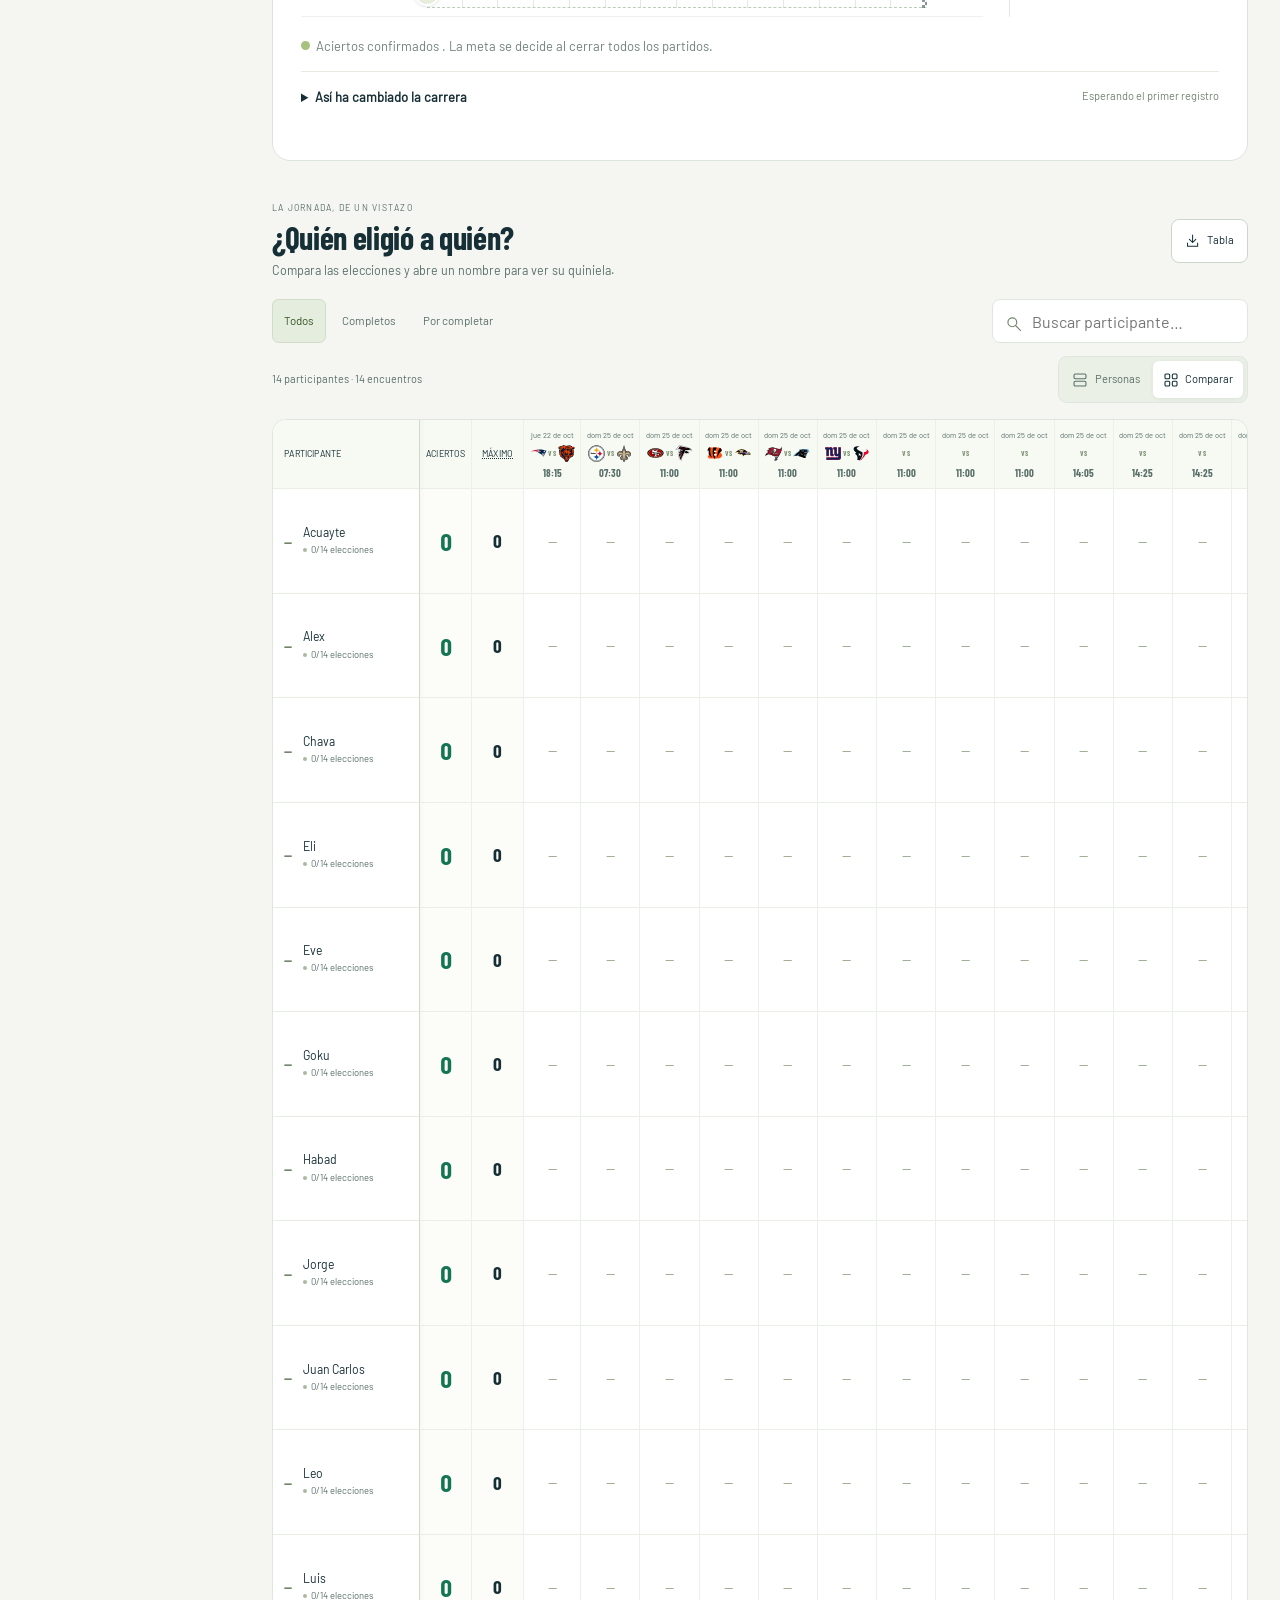
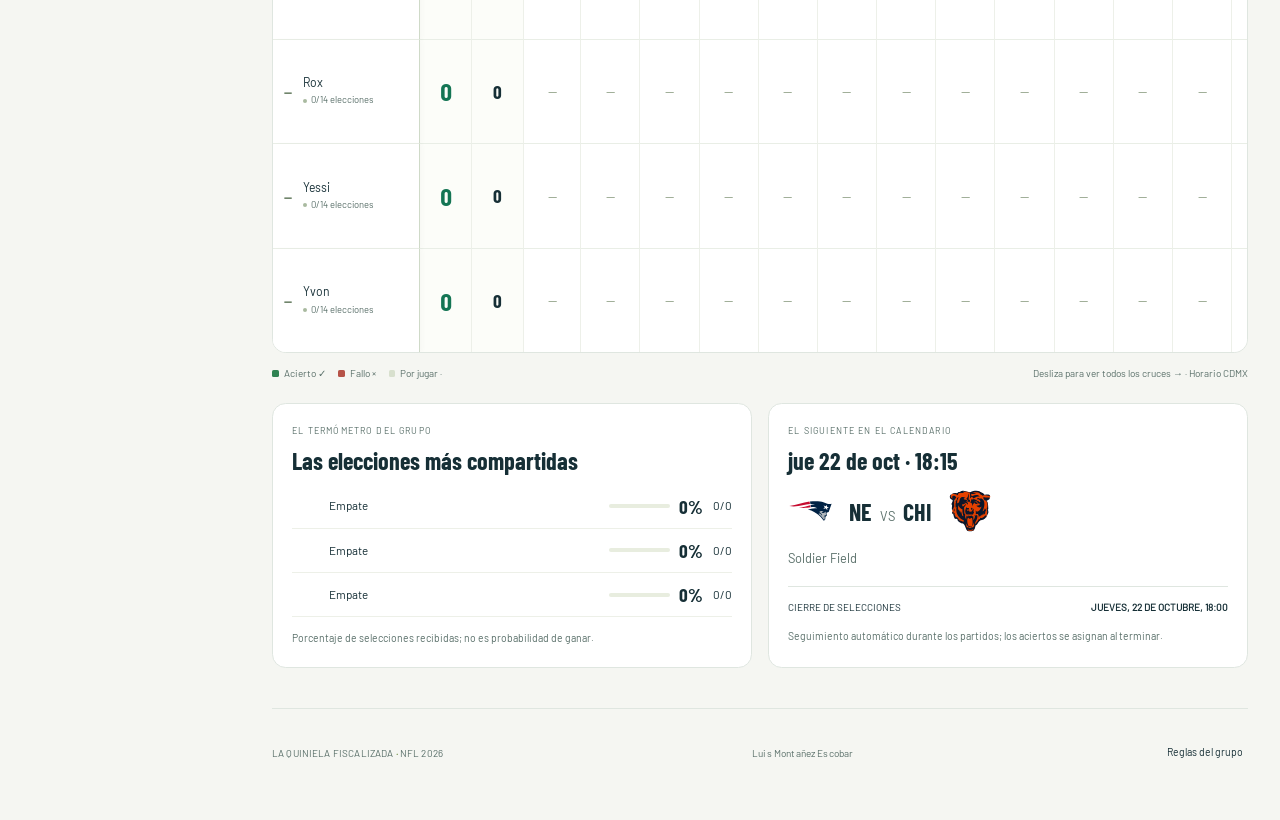
==== commit f31cb51e: "Abre semana 7 y conserva el cierre de semana 6 en el histórico" ====
--- a/index.html
+++ b/index.html
@@ -6,7 +6,7 @@
   <meta name="description" content="La Quiniela Fiscalizada: elecciones, marcadores, calendario y posiciones de la NFL.">
   <meta name="theme-color" content="#102a31"><title>LA QUINIELA FISCALIZADA · NFL 2026</title>
   <link rel="icon" href="assets/favicon.svg" type="image/svg+xml">
-  <link rel="stylesheet" href="theme.css?v=20261016-3"><script type="module" src="app.mjs?v=20261016-3"></script>
+  <link rel="stylesheet" href="theme.css?v=20261020-7"><script type="module" src="app.mjs?v=20261020-7"></script>
 </head>
 <body>
   <a href="#content" class="skip">Ir al contenido</a>
@@ -21,16 +21,17 @@
       <button data-view="standings" class="nav"><span data-icon="chart"></span><span>Posiciones NFL</span></button>
       <button data-view="rules" class="nav"><span data-icon="info"></span><span>Reglas</span></button>
     </nav>
-    <div class="side-card"><span class="tiny">CIERRE DE ESTA JORNADA</span><p>Jueves 15<br><em>18:00 h.</em></p><span>Hora de Ciudad de México.</span><div class="field-lines" aria-hidden="true"><i></i><i></i><i></i><i></i><i></i></div></div>
+    <div class="side-card"><span class="tiny">CIERRE DE ESTA JORNADA</span><p>Jueves 22<br><em>18:00 h.</em></p><span>Hora de Ciudad de México.</span><div class="field-lines" aria-hidden="true"><i></i><i></i><i></i><i></i><i></i></div></div>
     <div class="side-bottom"><span class="avatar">LM</span><div>Luis Montañez Escobar<small>Organización de la quiniela</small></div></div>
   </aside>
   <div class="shell">
     <header class="topbar"><a class="mobile-brand" href="./"><span>LA QUINIELA</span><b>FISCALIZADA</b></a><div class="desktop-breadcrumb"><span class="breadcrumb">NFL / TEMPORADA 2026</span><strong id="view-label">La quiniela</strong></div><div class="top-actions"><button id="share" class="icon-button" aria-label="Copiar enlace"><span data-icon="arrow"></span></button></div></header>
     <main id="content" tabindex="-1">
       <section class="week-hero" aria-labelledby="page-title">
-        <div class="hero-copy"><div class="eyebrow"><span class="accent-dot"></span> LA JORNADA, AL DÍA</div><h1 id="page-title">Semana <span>06.</span></h1><p>Tus elecciones. Los resultados. La emoción de acertar.</p><div class="hero-meta"><span>15 — 19 OCTUBRE 2026</span><span id="week-status">Preparando jornada</span></div></div>
+        <div class="hero-copy"><div class="eyebrow"><span class="accent-dot"></span> LA JORNADA, AL DÍA</div><h1 id="page-title">Semana <span>07.</span></h1><p>Tus elecciones. Los resultados. La emoción de acertar.</p><div class="hero-meta"><span>22 — 26 OCTUBRE 2026</span><span id="week-status">Preparando jornada</span></div></div>
         <div class="pot"><span class="pot-caption">POZO PREVISTO <span>MXN</span></span><div id="pot-amount" class="pot-amount">—</div><p id="pot-detail">Registros completos × $50 MXN</p><div class="pot-bottom"><span>POR PARTICIPANTE</span><strong>$50</strong></div></div>
       </section>
+      <div class="week-picker"><label for="week-select">JORNADA</label><select id="week-select" aria-label="Consultar semana de la quiniela"><option value="7">Semana 7 · actual</option><option value="6">Semana 6 · finalizada</option></select><span id="week-picker-note">Consulta también el cierre de semanas anteriores.</span></div>
       <section class="scoreboard-section" aria-label="Marcadores de la jornada"><div class="scoreboard-heading"><div class="sync"><span id="sync-dot" class="sync-dot"></span><span id="sync-status">Consultando marcadores…</span><time id="sync-time"></time></div><button id="refresh" class="text-button"><span data-icon="refresh"></span><span>Actualizar</span></button></div><div id="scoreboard" class="scoreboard"><div class="loading">Cargando partidos</div></div><p id="sync-note" class="sync-note">Los aciertos se asignan únicamente al confirmarse el marcador final.</p></section>
       <div class="stats" id="stats"></div>
       <div id="race"></div>
--- a/theme.css
+++ b/theme.css
@@ -21,3 +21,5 @@
 img.paid-axolotl{display:inline-block!important;width:18px!important;height:20px!important;max-width:18px!important;object-fit:contain;vertical-align:middle;margin-left:5px;flex:0 0 18px}.race-name img.paid-axolotl{width:15px!important;max-width:15px!important;height:17px!important;flex-basis:15px;margin-left:0}.participant-card-name>strong,.person-name{align-items:center}
 
 .race-name{gap:5px}@media(max-width:450px){.race-lane{grid-template-columns:96px minmax(0,1fr) 25px}.race-axis{margin-left:100px}}
+
+.week-picker{display:flex;align-items:center;flex-wrap:wrap;gap:.75rem;padding:.8rem 0 1.2rem}.week-picker label{font-size:.65rem;letter-spacing:.1em;color:var(--muted)}.week-picker select{font:inherit;font-size:.85rem;background:white;color:var(--ink);border:1px solid var(--line);border-radius:.5rem;padding:.65rem .85rem;min-height:2.75rem}.week-picker>span{font-size:.72rem;color:var(--muted)}@media(max-width:500px){.week-picker>span{flex-basis:100%}}
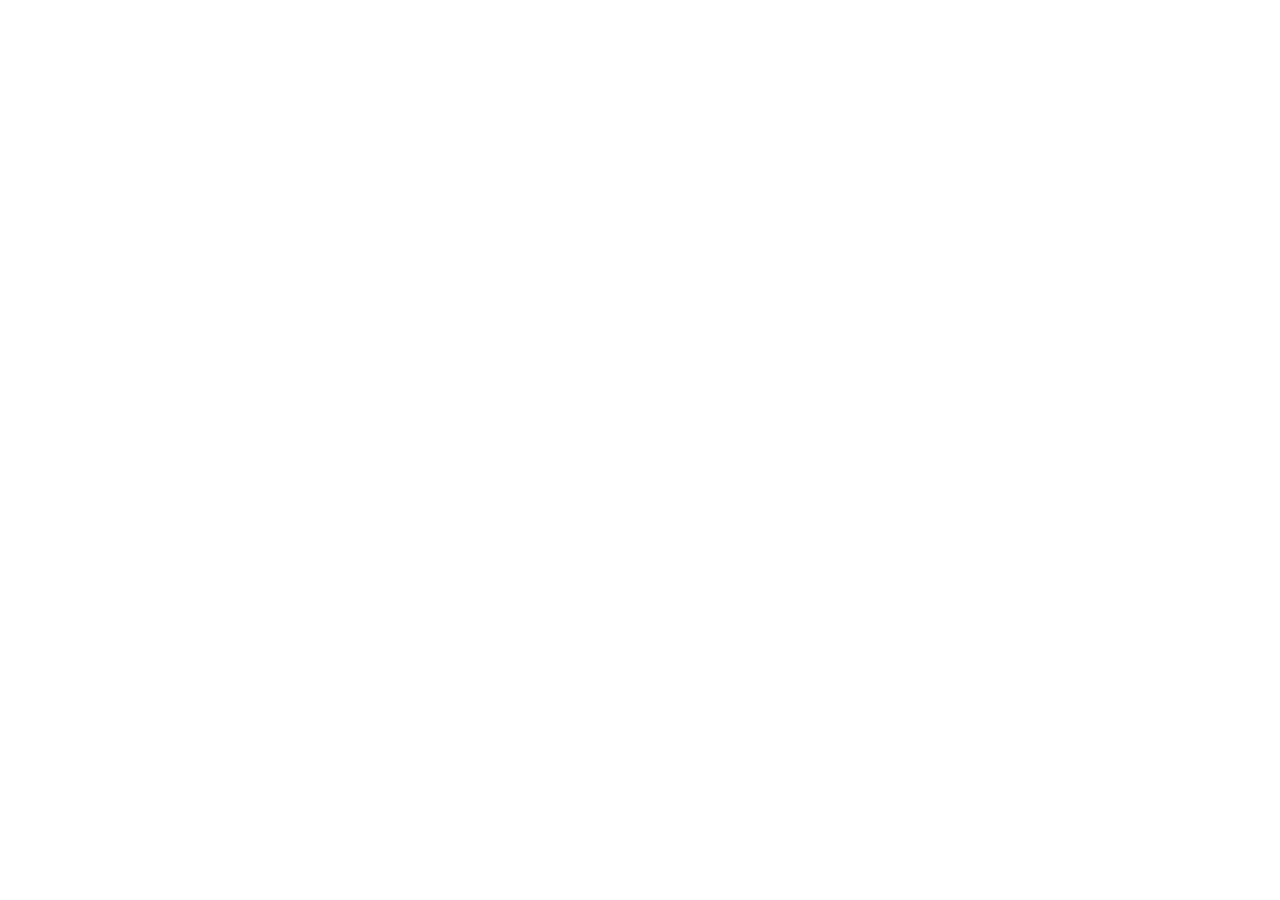
==== commit af5bb107: "Dirige la jornada actual al portal de La Quiniela Fiscalizada" ====
--- a/index.html
+++ b/index.html
@@ -5,6 +5,11 @@
   <meta name="author" content="Luis Montañez Escobar">
   <meta name="description" content="La Quiniela Fiscalizada: elecciones, marcadores, calendario y posiciones de la NFL.">
   <meta name="theme-color" content="#102a31"><title>LA QUINIELA FISCALIZADA · NFL 2026</title>
+  <script>
+    if (new URLSearchParams(location.search).get('semana') !== '6') {
+      location.replace('https://quiniela-fiscalizada.up.railway.app/');
+    }
+  </script>
   <link rel="icon" href="assets/favicon.svg" type="image/svg+xml">
   <link rel="stylesheet" href="theme.css?v=20261020-7"><script type="module" src="app.mjs?v=20261020-7"></script>
 </head>
